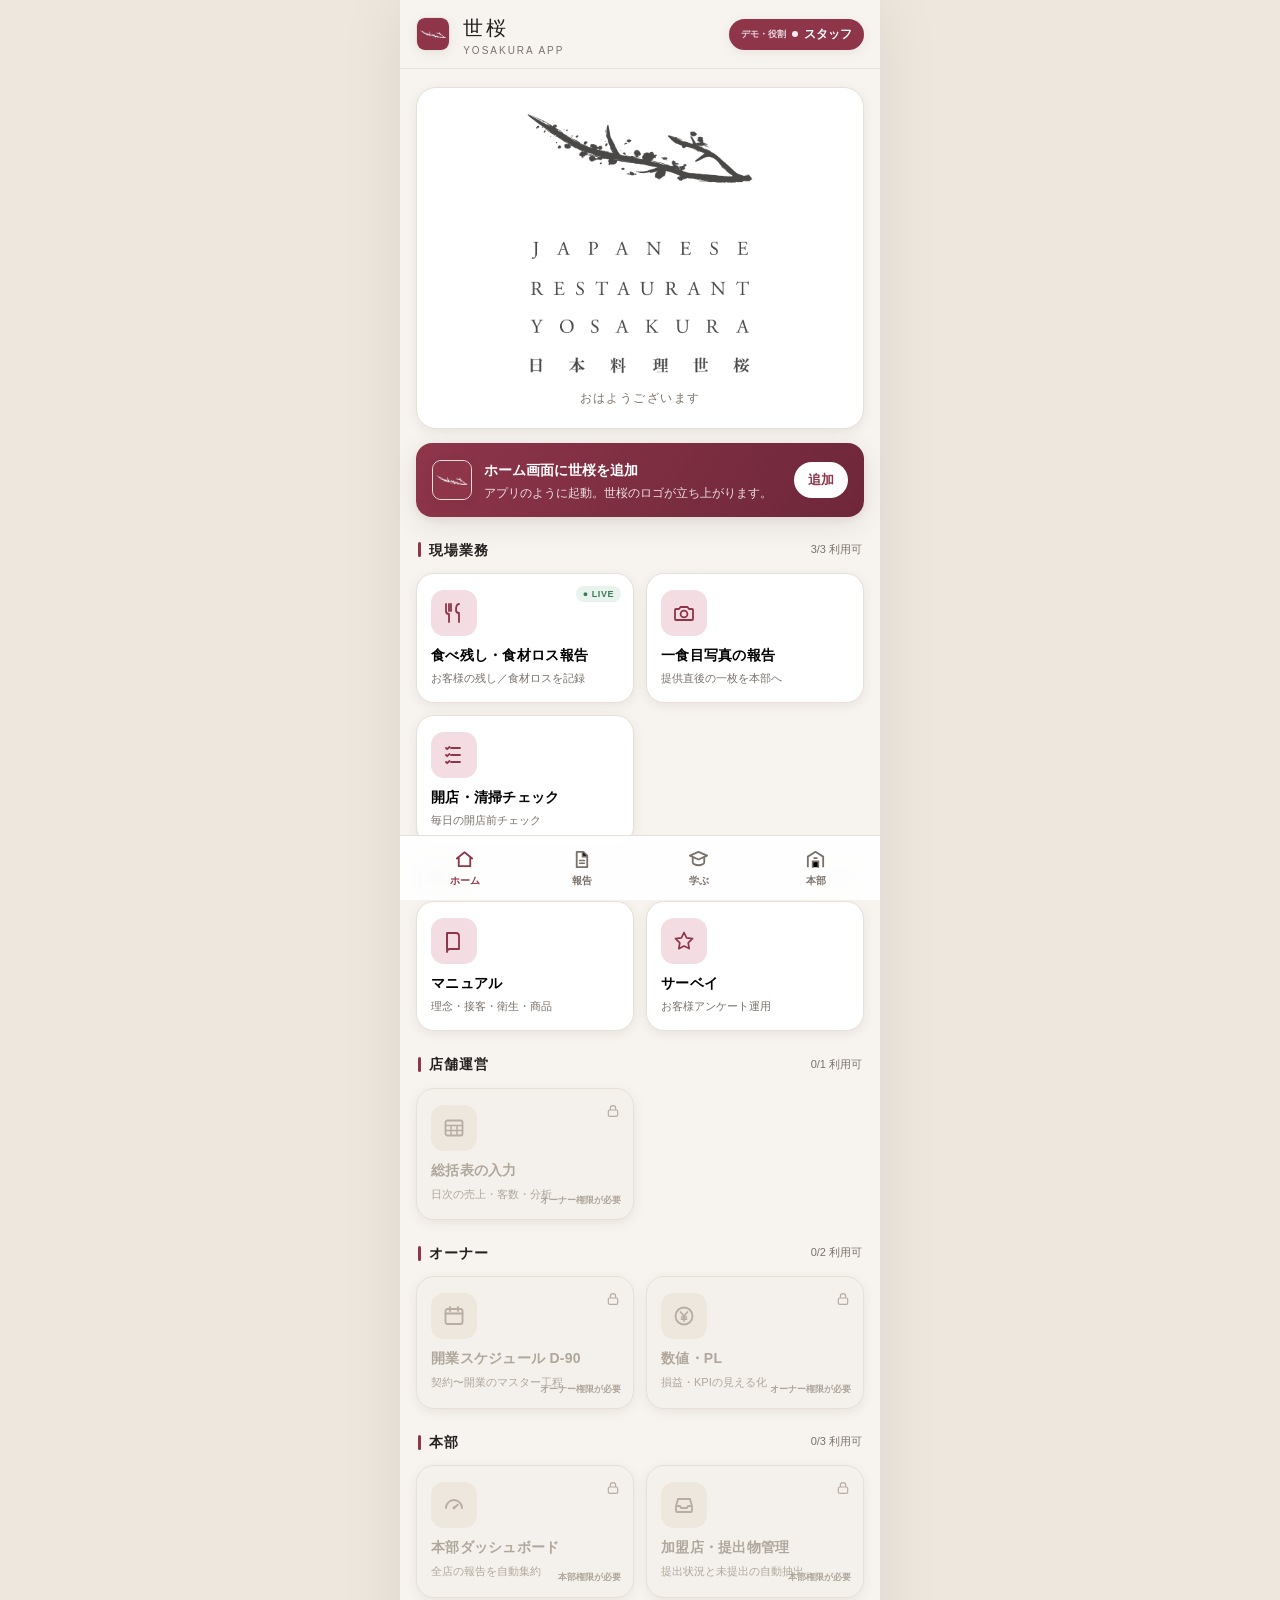
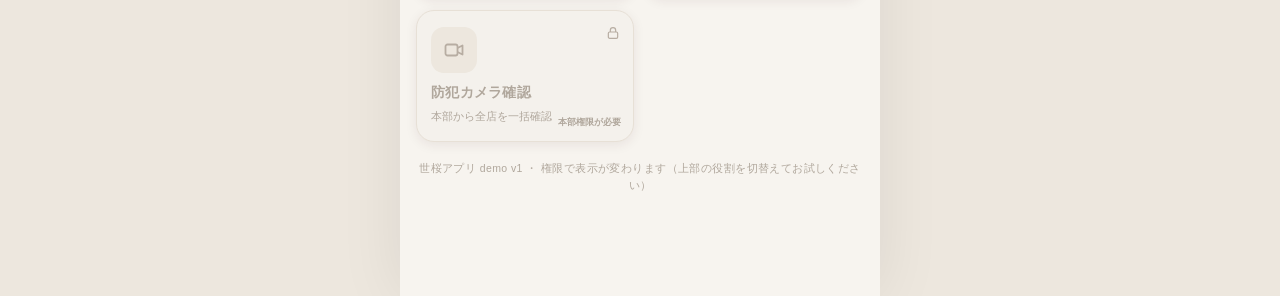
==== index.html @ 6e88fb4d "世桜アプリ デモ v1 公開 - 1つの窓口アプリ内に多数の業務アプリ／権限で出し分け／本部へ自動集約 - 食べ残し・食材ロス報告→本部ダッシュボード連動（実データ） - PWA（ホーム画面追加・世桜" ====
<!DOCTYPE html>
<html lang="ja">
<head>
  <meta charset="utf-8">
  <meta name="viewport" content="width=device-width, initial-scale=1, viewport-fit=cover">
  <title>世桜 -yosakura-</title>
  <meta name="description" content="世桜グループ 店舗・本部の業務をひとつにする公式アプリ（デモ）">
  <meta name="theme-color" content="#8E354A">
  <link rel="manifest" href="manifest.webmanifest">
  <link rel="icon" href="icons/favicon-32.png?v=6" sizes="32x32">
  <link rel="icon" href="icons/icon-192.png?v=6" sizes="192x192">
  <link rel="apple-touch-icon" href="icons/apple-touch-icon.png?v=6">
  <meta name="apple-mobile-web-app-capable" content="yes">
  <meta name="apple-mobile-web-app-status-bar-style" content="black-translucent">
  <meta name="apple-mobile-web-app-title" content="世桜">
  <link rel="stylesheet" href="styles.css">
</head>
<body>
  <div id="splash" class="splash">
    <img src="icons/logo-full.png" alt="日本料理 世桜 -yosakura-" class="splash__logo">
  </div>

  <div id="app" aria-live="polite"></div>

  <div id="toast" class="toast" role="status" aria-live="polite"></div>

  <script src="app.js"></script>
</body>
</html>
---- styles.css ----
/* ===== 世桜アプリ（デモ）スタイル ── 和モダン / 蘇芳ブランド ===== */
:root {
  --suou: #8E354A;        /* 蘇芳（ブランド主色） */
  --suou-d: #6E2739;      /* 濃い蘇芳 */
  --suou-t: #F3DCE2;      /* 桜（淡） */
  --sumi: #23201F;        /* 墨（文字） */
  --gray: #7A716B;        /* 副次文字 */
  --kinari: #F7F4EF;      /* 生成り（背景） */
  --paper: #FFFFFF;       /* 面 */
  --line: #E7E0D6;        /* 罫 */
  --gold: #B8945A;        /* 金差し */
  --moegi: #3C7A5A;       /* 萌葱（肯定） */
  --shadow: 0 8px 28px rgba(60,30,40,.10), 0 2px 8px rgba(60,30,40,.06);
  --shadow-s: 0 3px 12px rgba(60,30,40,.08);
  --serif: "Yu Mincho","YuMincho","Hiragino Mincho ProN",serif;
  --sans: -apple-system, BlinkMacSystemFont, "Yu Gothic","YuGothic","Hiragino Sans","Noto Sans JP","Segoe UI",sans-serif;
  --maxw: 480px;
}

* { box-sizing: border-box; -webkit-tap-highlight-color: transparent; }
html, body { margin: 0; padding: 0; }
body {
  font-family: var(--sans);
  color: var(--sumi);
  background: #EDE7DE;
  line-height: 1.6;
  overscroll-behavior-y: none;
}

/* 中央のデバイス幅に収める（PCでもアプリらしく見せる） */
#app {
  max-width: var(--maxw);
  margin: 0 auto;
  min-height: 100vh;
  background: var(--kinari);
  position: relative;
  box-shadow: 0 0 60px rgba(0,0,0,.08);
  padding-bottom: calc(76px + env(safe-area-inset-bottom));
}

/* ===== スプラッシュ ===== */
.splash {
  position: fixed; inset: 0; z-index: 100;
  display: flex; flex-direction: column; align-items: center; justify-content: center;
  background: #FCFBF9;
  gap: 6px;
  transition: opacity .5s ease, visibility .5s;
}
.splash.hide { opacity: 0; visibility: hidden; }
.splash__logo { width: 62%; max-width: 288px; height: auto; animation: logoIn 1.1s ease both; }
@keyframes logoIn { from { opacity: 0; transform: translateY(10px); } to { opacity: 1; transform: none; } }

/* ===== ヘッダー ===== */
.hdr {
  position: sticky; top: 0; z-index: 20;
  display: flex; align-items: center; gap: 10px;
  padding: calc(12px + env(safe-area-inset-top)) 16px 12px;
  background: rgba(247,244,239,.82);
  backdrop-filter: saturate(180%) blur(14px);
  -webkit-backdrop-filter: saturate(180%) blur(14px);
  border-bottom: 1px solid var(--line);
}
.hdr__logo { width: 34px; height: 34px; border-radius: 9px; box-shadow: var(--shadow-s); border: 1px solid var(--line); }
.hdr__brand { font-family: var(--serif); font-size: 20px; letter-spacing: .16em; padding-left: .16em; }
.hdr__brand small { font-family: var(--sans); font-size: 10px; letter-spacing: .2em; color: var(--gray); display: block; line-height: 1; margin-top: 2px; }
.hdr__spacer { flex: 1; }
.role-chip {
  display: inline-flex; align-items: center; gap: 6px;
  background: var(--suou); color: #fff; border: none;
  font-size: 12px; font-weight: 700; padding: 7px 12px; border-radius: 999px;
  box-shadow: var(--shadow-s); cursor: pointer; font-family: var(--sans);
}
.role-chip .dot { width: 6px; height: 6px; border-radius: 50%; background: #fff; opacity: .9; }
.role-chip .tag { font-size: 9px; opacity: .8; font-weight: 600; }

/* ===== 画面共通 ===== */
.screen { animation: fade .32s ease; padding: 4px 16px 20px; }
@keyframes fade { from { opacity: 0; transform: translateY(8px); } to { opacity: 1; transform: none; } }

.brandhead {
  background: #FFFFFF; border: 1px solid var(--line); border-radius: 20px;
  padding: 26px 20px 20px; margin: 14px 0 4px; text-align: center; box-shadow: var(--shadow-s);
}
.brandhead__logo { width: 64%; max-width: 240px; height: auto; display: block; margin: 0 auto; }
.brandhead__hi { font-size: 12px; color: var(--gray); letter-spacing: .12em; margin-top: 16px; }

.hero { padding: 18px 4px 10px; }
.hero__hi { font-size: 13px; color: var(--gray); }
.hero__title { font-family: var(--serif); font-size: 23px; margin: 2px 0 0; letter-spacing: .04em; }
.hero__title b { color: var(--suou); }

.install-card {
  display: flex; align-items: center; gap: 12px; margin: 14px 0 4px;
  background: linear-gradient(120deg, var(--suou), var(--suou-d)); color: #fff;
  padding: 14px 16px; border-radius: 16px; box-shadow: var(--shadow);
}
.install-card .txt { flex: 1; }
.install-card .txt b { font-size: 14px; }
.install-card .txt span { display: block; font-size: 11.5px; opacity: .85; margin-top: 2px; }
.install-card button {
  background: #fff; color: var(--suou); border: none; font-weight: 800;
  padding: 9px 14px; border-radius: 999px; font-size: 13px; cursor: pointer; white-space: nowrap;
  font-family: var(--sans);
}

/* セクション見出し */
.sec-h { display: flex; align-items: center; gap: 8px; margin: 22px 2px 12px; }
.sec-h .bar { width: 3px; height: 15px; background: var(--suou); border-radius: 2px; }
.sec-h h2 { font-size: 14px; margin: 0; letter-spacing: .08em; }
.sec-h .count { font-size: 11px; color: var(--gray); margin-left: auto; }

/* アプリタイル */
.grid { display: grid; grid-template-columns: 1fr 1fr; gap: 12px; }
.tile {
  position: relative; background: var(--paper); border: 1px solid var(--line);
  border-radius: 18px; padding: 16px 14px; text-align: left; cursor: pointer;
  box-shadow: var(--shadow-s); transition: transform .12s ease, box-shadow .2s ease;
  display: flex; flex-direction: column; gap: 10px; min-height: 116px; font-family: var(--sans);
}
.tile:active { transform: scale(.97); }
.tile .ico {
  width: 46px; height: 46px; border-radius: 13px; display: grid; place-items: center;
  background: var(--suou-t); color: var(--suou);
}
.tile .ico svg { width: 24px; height: 24px; }
.tile .nm { font-size: 14px; font-weight: 700; letter-spacing: .02em; line-height: 1.35; }
.tile .desc { font-size: 11px; color: var(--gray); margin-top: -4px; }
.tile .live { position: absolute; top: 12px; right: 12px; font-size: 9px; font-weight: 800; color: var(--moegi);
  background: #E8F3ED; padding: 3px 7px; border-radius: 999px; letter-spacing: .06em; }

.tile.locked { background: #F4F1EC; cursor: not-allowed; }
.tile.locked .ico { background: #EDE7DE; color: #B7ADA2; }
.tile.locked .nm, .tile.locked .desc { color: #B0A79C; }
.tile.locked .lock { position: absolute; top: 12px; right: 12px; color: #B7ADA2; }
.tile.locked .lock svg { width: 16px; height: 16px; }
.tile .need { position: absolute; bottom: 12px; right: 12px; font-size: 9px; color: #B0A79C; font-weight: 700; }

/* ===== アプリ詳細 ===== */
.appbar { display: flex; align-items: center; gap: 10px; padding: 6px 0 4px; }
.back { background: none; border: none; color: var(--suou); font-size: 15px; font-weight: 700; cursor: pointer;
  display: inline-flex; align-items: center; gap: 4px; padding: 6px 4px; font-family: var(--sans);
  white-space: nowrap; flex-shrink: 0; }
.back svg { width: 18px; height: 18px; flex-shrink: 0; }
.app-head { display: flex; align-items: center; gap: 14px; margin: 6px 0 18px; }
.app-head .ico { width: 54px; height: 54px; border-radius: 15px; background: var(--suou-t); color: var(--suou); display: grid; place-items: center; }
.app-head .ico svg { width: 28px; height: 28px; }
.app-head h1 { font-size: 19px; margin: 0; letter-spacing: .04em; }
.app-head p { font-size: 12px; color: var(--gray); margin: 3px 0 0; }

.card { background: var(--paper); border: 1px solid var(--line); border-radius: 16px; padding: 16px; box-shadow: var(--shadow-s); margin-bottom: 14px; }
.card h3 { font-size: 14px; margin: 0 0 12px; letter-spacing: .04em; }
.muted { color: var(--gray); font-size: 12.5px; }
.mock-note { font-size: 11px; color: var(--gold); font-weight: 700; letter-spacing: .04em; margin: 2px 2px 14px; }

/* フォーム */
label.fld { display: block; margin-bottom: 14px; }
label.fld > span { display: block; font-size: 12px; font-weight: 700; margin-bottom: 6px; color: #4a4340; }
input[type=text], select, textarea {
  width: 100%; font: inherit; font-size: 15px; padding: 12px 13px; border: 1px solid var(--line);
  border-radius: 12px; background: #FCFBF9; color: var(--sumi); font-family: var(--sans);
}
textarea { min-height: 74px; resize: vertical; }
input:focus, select:focus, textarea:focus { outline: none; border-color: var(--suou); box-shadow: 0 0 0 3px rgba(142,53,74,.12); }

.seg { display: flex; gap: 8px; flex-wrap: wrap; }
.seg button {
  flex: 1; min-width: 84px; padding: 11px 8px; border: 1px solid var(--line); background: #FCFBF9;
  border-radius: 12px; font: inherit; font-size: 13px; font-weight: 700; color: var(--gray); cursor: pointer; font-family: var(--sans);
}
.seg button.on { background: var(--suou); color: #fff; border-color: var(--suou); box-shadow: var(--shadow-s); }

.photo-drop { display: flex; align-items: center; gap: 12px; padding: 14px; border: 1.5px dashed var(--line); border-radius: 12px; background: #FCFBF9; cursor: pointer; }
.photo-drop .ph-ico { width: 40px; height: 40px; border-radius: 10px; background: var(--suou-t); color: var(--suou); display: grid; place-items: center; }
.photo-drop .ph-ico svg { width: 22px; height: 22px; }
.photo-drop small { color: var(--gray); font-size: 11.5px; }
.photo-drop img { width: 52px; height: 52px; border-radius: 10px; object-fit: cover; }

.btn-primary {
  width: 100%; padding: 15px; border: none; border-radius: 14px; background: var(--suou); color: #fff;
  font-size: 15.5px; font-weight: 800; letter-spacing: .06em; cursor: pointer; box-shadow: var(--shadow); font-family: var(--sans);
}
.btn-primary:active { transform: scale(.99); }
.hint { font-size: 11px; color: var(--gray); text-align: center; margin-top: 10px; }

/* 報告リスト */
.rep { display: flex; gap: 10px; align-items: flex-start; padding: 12px 2px; border-bottom: 1px solid var(--line); }
.rep:last-child { border-bottom: none; }
.rep .kind { font-size: 10px; font-weight: 800; padding: 4px 8px; border-radius: 999px; white-space: nowrap; }
.rep .kind.a { background: var(--suou-t); color: var(--suou-d); }
.rep .kind.b { background: #EAF0DE; color: #5A6E2E; }
.rep .body { flex: 1; min-width: 0; }
.rep .body .l1 { font-size: 13px; font-weight: 700; }
.rep .body .l2 { font-size: 11.5px; color: var(--gray); }
.rep .amt { font-size: 11px; font-weight: 800; color: var(--suou); white-space: nowrap; }

/* ダッシュボード */
.stat-row { display: grid; grid-template-columns: 1fr 1fr 1fr; gap: 10px; margin-bottom: 14px; }
.stat { background: var(--paper); border: 1px solid var(--line); border-radius: 14px; padding: 14px 10px; text-align: center; box-shadow: var(--shadow-s); }
.stat .n { font-family: var(--serif); font-size: 24px; color: var(--suou); line-height: 1; }
.stat .k { font-size: 10.5px; color: var(--gray); margin-top: 6px; }
.bar-row { margin: 10px 0; }
.bar-row .bl { display: flex; justify-content: space-between; font-size: 12px; margin-bottom: 5px; }
.bar-row .bl b { font-weight: 700; }
.bar-track { height: 9px; background: #EEE7DD; border-radius: 999px; overflow: hidden; }
.bar-fill { height: 100%; background: linear-gradient(90deg, var(--suou), var(--suou-d)); border-radius: 999px; }

/* チェックリスト */
.check { display: flex; align-items: center; gap: 12px; padding: 13px 2px; border-bottom: 1px solid var(--line); cursor: pointer; }
.check:last-child { border: none; }
.check .box { width: 24px; height: 24px; border-radius: 7px; border: 2px solid var(--line); display: grid; place-items: center; flex-shrink: 0; }
.check.done .box { background: var(--moegi); border-color: var(--moegi); }
.check .box svg { width: 15px; height: 15px; color: #fff; opacity: 0; }
.check.done .box svg { opacity: 1; }
.check.done .lbl { color: var(--gray); text-decoration: line-through; }
.check .lbl { font-size: 14px; }

/* マニュアル */
.mrow { display: flex; align-items: center; gap: 12px; padding: 15px 2px; border-bottom: 1px solid var(--line); cursor: pointer; }
.mrow:last-child { border: none; }
.mrow .mi { width: 38px; height: 38px; border-radius: 10px; background: var(--suou-t); color: var(--suou); display: grid; place-items: center; flex-shrink: 0; }
.mrow .mi svg { width: 20px; height: 20px; }
.mrow .mt { flex: 1; }
.mrow .mt b { font-size: 14px; }
.mrow .mt span { display: block; font-size: 11px; color: var(--gray); }
.mrow .chev { color: #C9BEB2; display: inline-flex; }
.mrow .chev svg { width: 18px; height: 18px; }

/* タイムライン */
.tl { position: relative; padding-left: 22px; }
.tl::before { content: ""; position: absolute; left: 6px; top: 4px; bottom: 4px; width: 2px; background: var(--line); }
.tl .ev { position: relative; padding: 6px 0 16px; }
.tl .ev::before { content: ""; position: absolute; left: -19px; top: 9px; width: 10px; height: 10px; border-radius: 50%; background: var(--suou); box-shadow: 0 0 0 3px var(--kinari); }
.tl .ev .d { font-size: 11px; font-weight: 800; color: var(--suou); }
.tl .ev .t { font-size: 13px; }

/* ===== ボトムナビ ===== */
.tabbar {
  position: fixed; left: 50%; transform: translateX(-50%); bottom: 0; z-index: 30;
  width: 100%; max-width: var(--maxw);
  display: flex; justify-content: space-around;
  background: rgba(255,255,255,.9); backdrop-filter: blur(14px); -webkit-backdrop-filter: blur(14px);
  border-top: 1px solid var(--line);
  padding: 8px 6px calc(8px + env(safe-area-inset-bottom));
}
.tabbar button {
  flex: 1; background: none; border: none; cursor: pointer; color: var(--gray);
  display: flex; flex-direction: column; align-items: center; gap: 3px; font-family: var(--sans);
  font-size: 10px; font-weight: 700; padding: 4px 0;
}
.tabbar button svg { width: 23px; height: 23px; }
.tabbar button.on { color: var(--suou); }

/* ===== 役割切替シート ===== */
.sheet-mask { position: fixed; inset: 0; z-index: 40; background: rgba(30,20,25,.42); display: flex; align-items: flex-end; justify-content: center; animation: fade .2s; }
.sheet { width: 100%; max-width: var(--maxw); background: var(--kinari); border-radius: 22px 22px 0 0; padding: 8px 16px calc(22px + env(safe-area-inset-bottom)); animation: up .28s cubic-bezier(.2,.8,.2,1); }
@keyframes up { from { transform: translateY(100%); } to { transform: none; } }
.sheet .grip { width: 40px; height: 4px; background: var(--line); border-radius: 999px; margin: 8px auto 14px; }
.sheet h3 { font-size: 15px; margin: 0 0 4px; }
.sheet .sub { font-size: 11.5px; color: var(--gray); margin-bottom: 14px; }
.sheet .demo-tag { display: inline-block; font-size: 10px; font-weight: 800; color: var(--gold); border: 1px solid var(--gold); border-radius: 6px; padding: 2px 6px; margin-left: 6px; letter-spacing: .06em; }
.role-opt { display: flex; align-items: center; gap: 12px; width: 100%; text-align: left; background: var(--paper); border: 1.5px solid var(--line); border-radius: 14px; padding: 14px; margin-bottom: 10px; cursor: pointer; font-family: var(--sans); }
.role-opt.on { border-color: var(--suou); box-shadow: 0 0 0 3px rgba(142,53,74,.1); }
.role-opt .rr { width: 40px; height: 40px; border-radius: 11px; background: var(--suou); color: #fff; display: grid; place-items: center; font-weight: 800; font-family: var(--serif); }
.role-opt .ri b { font-size: 14px; }
.role-opt .ri span { display: block; font-size: 11px; color: var(--gray); }
.role-opt .rc { margin-left: auto; color: var(--suou); display: inline-flex; }
.role-opt .rc svg { width: 20px; height: 20px; }

/* トースト */
.toast {
  position: fixed; left: 50%; bottom: calc(92px + env(safe-area-inset-bottom)); transform: translate(-50%, 20px);
  background: var(--sumi); color: #fff; font-size: 13px; font-weight: 600; padding: 12px 18px; border-radius: 12px;
  box-shadow: var(--shadow); opacity: 0; pointer-events: none; transition: all .3s; z-index: 60; max-width: 88%; text-align: center;
}
.toast.show { opacity: 1; transform: translate(-50%, 0); }

.footer-note { text-align: center; font-size: 10.5px; color: #B0A79C; padding: 18px 0 6px; letter-spacing: .04em; }
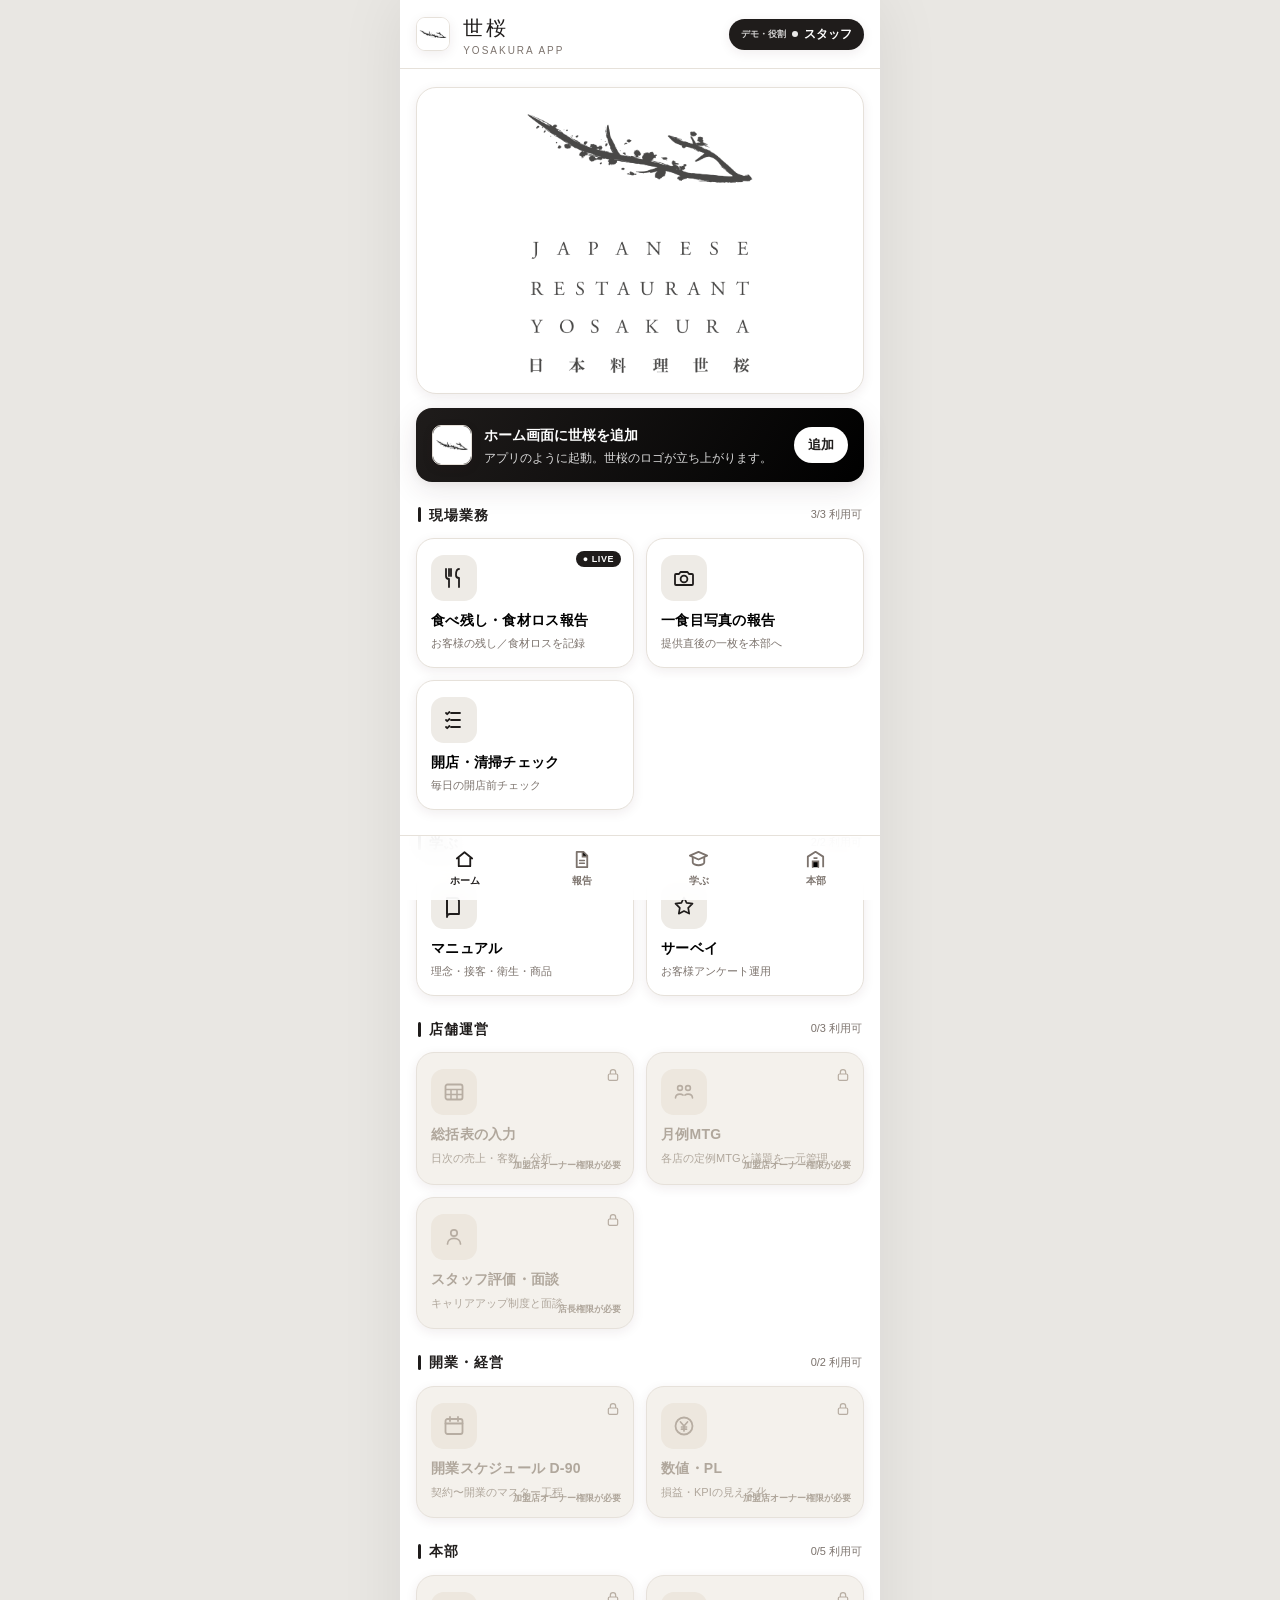
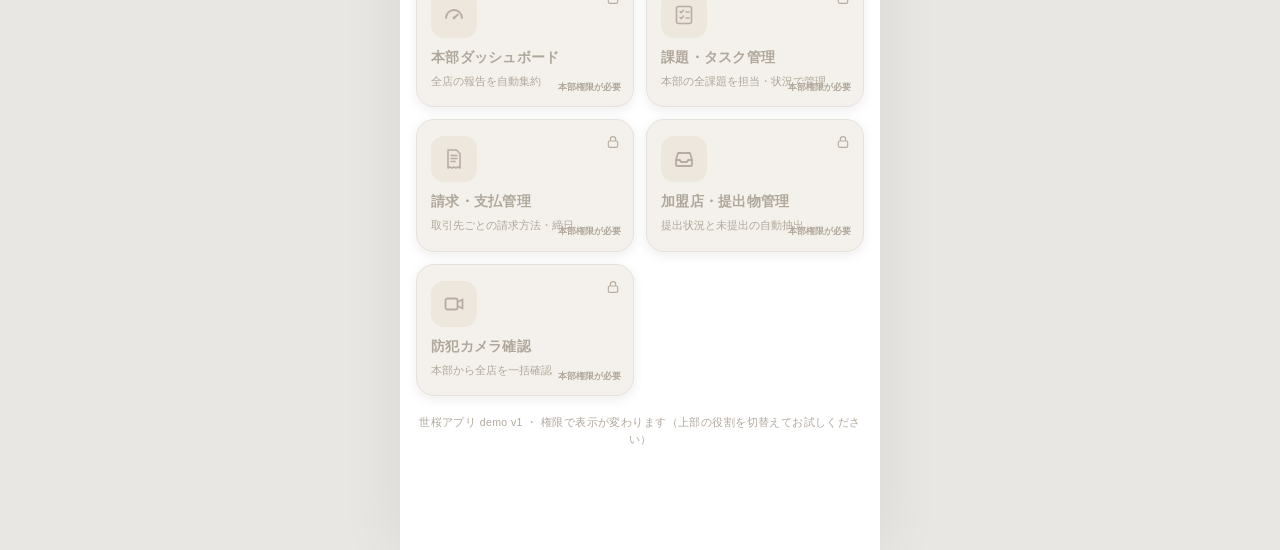
==== commit 169c7269: "配色を墨×白（モノクロ）に刷新／実在7店舗・一元管理モジュール追加 - 配色を蘇芳→墨(黒)×白に統一、アイコンも黒枝×白地に - 起動時の「こんにちは」を削除 - 実在7店舗名を全面反映（鰻:富士山" ====
--- a/index.html
+++ b/index.html
@@ -5,11 +5,11 @@
   <meta name="viewport" content="width=device-width, initial-scale=1, viewport-fit=cover">
   <title>世桜 -yosakura-</title>
   <meta name="description" content="世桜グループ 店舗・本部の業務をひとつにする公式アプリ（デモ）">
-  <meta name="theme-color" content="#8E354A">
+  <meta name="theme-color" content="#FFFFFF">
   <link rel="manifest" href="manifest.webmanifest">
-  <link rel="icon" href="icons/favicon-32.png?v=6" sizes="32x32">
-  <link rel="icon" href="icons/icon-192.png?v=6" sizes="192x192">
-  <link rel="apple-touch-icon" href="icons/apple-touch-icon.png?v=6">
+  <link rel="icon" href="icons/favicon-32.png?v=7" sizes="32x32">
+  <link rel="icon" href="icons/icon-192.png?v=7" sizes="192x192">
+  <link rel="apple-touch-icon" href="icons/apple-touch-icon.png?v=7">
   <meta name="apple-mobile-web-app-capable" content="yes">
   <meta name="apple-mobile-web-app-status-bar-style" content="black-translucent">
   <meta name="apple-mobile-web-app-title" content="世桜">
--- a/styles.css
+++ b/styles.css
@@ -1,15 +1,15 @@
 /* ===== 世桜アプリ（デモ）スタイル ── 和モダン / 蘇芳ブランド ===== */
 :root {
-  --suou: #8E354A;        /* 蘇芳（ブランド主色） */
-  --suou-d: #6E2739;      /* 濃い蘇芳 */
-  --suou-t: #F3DCE2;      /* 桜（淡） */
-  --sumi: #23201F;        /* 墨（文字） */
-  --gray: #7A716B;        /* 副次文字 */
-  --kinari: #F7F4EF;      /* 生成り（背景） */
+  --suou: #1F1C1B;        /* 主アクセント＝墨（黒） */
+  --suou-d: #000000;      /* 濃い墨 */
+  --suou-t: #EEEBE6;      /* 淡いグレー（アイコン地・タグ） */
+  --sumi: #201D1C;        /* 墨（文字） */
+  --gray: #7C736D;        /* 副次文字 */
+  --kinari: #FFFFFF;      /* アプリ背景＝白 */
   --paper: #FFFFFF;       /* 面 */
-  --line: #E7E0D6;        /* 罫 */
-  --gold: #B8945A;        /* 金差し */
-  --moegi: #3C7A5A;       /* 萌葱（肯定） */
+  --line: #E6E1DA;        /* 罫 */
+  --gold: #8F8170;        /* 差し色（グレージュ） */
+  --moegi: #1F1C1B;       /* 機能アクセントも墨に統一（モノクロ） */
   --shadow: 0 8px 28px rgba(60,30,40,.10), 0 2px 8px rgba(60,30,40,.06);
   --shadow-s: 0 3px 12px rgba(60,30,40,.08);
   --serif: "Yu Mincho","YuMincho","Hiragino Mincho ProN",serif;
@@ -22,7 +22,7 @@
 body {
   font-family: var(--sans);
   color: var(--sumi);
-  background: #EDE7DE;
+  background: #E9E7E3;
   line-height: 1.6;
   overscroll-behavior-y: none;
 }
@@ -55,7 +55,7 @@
   position: sticky; top: 0; z-index: 20;
   display: flex; align-items: center; gap: 10px;
   padding: calc(12px + env(safe-area-inset-top)) 16px 12px;
-  background: rgba(247,244,239,.82);
+  background: rgba(255,255,255,.85);
   backdrop-filter: saturate(180%) blur(14px);
   -webkit-backdrop-filter: saturate(180%) blur(14px);
   border-bottom: 1px solid var(--line);
@@ -125,8 +125,8 @@
 .tile .ico svg { width: 24px; height: 24px; }
 .tile .nm { font-size: 14px; font-weight: 700; letter-spacing: .02em; line-height: 1.35; }
 .tile .desc { font-size: 11px; color: var(--gray); margin-top: -4px; }
-.tile .live { position: absolute; top: 12px; right: 12px; font-size: 9px; font-weight: 800; color: var(--moegi);
-  background: #E8F3ED; padding: 3px 7px; border-radius: 999px; letter-spacing: .06em; }
+.tile .live { position: absolute; top: 12px; right: 12px; font-size: 9px; font-weight: 800; color: #FFFFFF;
+  background: #1F1C1B; padding: 3px 7px; border-radius: 999px; letter-spacing: .06em; }
 
 .tile.locked { background: #F4F1EC; cursor: not-allowed; }
 .tile.locked .ico { background: #EDE7DE; color: #B7ADA2; }
@@ -187,7 +187,7 @@
 .rep:last-child { border-bottom: none; }
 .rep .kind { font-size: 10px; font-weight: 800; padding: 4px 8px; border-radius: 999px; white-space: nowrap; }
 .rep .kind.a { background: var(--suou-t); color: var(--suou-d); }
-.rep .kind.b { background: #EAF0DE; color: #5A6E2E; }
+.rep .kind.b { background: #FFFFFF; color: #2A2624; box-shadow: inset 0 0 0 1px #D8D2C8; }
 .rep .body { flex: 1; min-width: 0; }
 .rep .body .l1 { font-size: 13px; font-weight: 700; }
 .rep .body .l2 { font-size: 11.5px; color: var(--gray); }
@@ -232,6 +232,19 @@
 .tl .ev::before { content: ""; position: absolute; left: -19px; top: 9px; width: 10px; height: 10px; border-radius: 50%; background: var(--suou); box-shadow: 0 0 0 3px var(--kinari); }
 .tl .ev .d { font-size: 11px; font-weight: 800; color: var(--suou); }
 .tl .ev .t { font-size: 13px; }
+
+/* ===== 一元管理モジュール（MTG/課題/請求/評価）===== */
+.mtg-h { display: flex; justify-content: space-between; align-items: baseline; gap: 8px; margin-bottom: 10px; }
+.mtg-h h3 { margin: 0; }
+.mtg-h .muted { white-space: nowrap; font-size: 12px; }
+.chips { display: flex; flex-wrap: wrap; gap: 6px; }
+.chip { font-size: 11.5px; background: var(--suou-t); color: #3a3532; padding: 5px 10px; border-radius: 999px; }
+.rankb { font-family: var(--serif); font-weight: 800; font-size: 15px; width: 32px; height: 32px; border-radius: 9px;
+  background: var(--suou); color: #fff; display: grid; place-items: center; flex-shrink: 0; }
+.stag { font-size: 10px; font-weight: 800; padding: 4px 9px; border-radius: 999px; white-space: nowrap; align-self: flex-start; }
+.stag.st-doing { background: #1F1C1B; color: #fff; }
+.stag.st-new { background: #FFFFFF; color: #1F1C1B; box-shadow: inset 0 0 0 1px #1F1C1B; }
+.stag.st-done { background: #EEEBE6; color: #8A817A; }
 
 /* ===== ボトムナビ ===== */
 .tabbar {
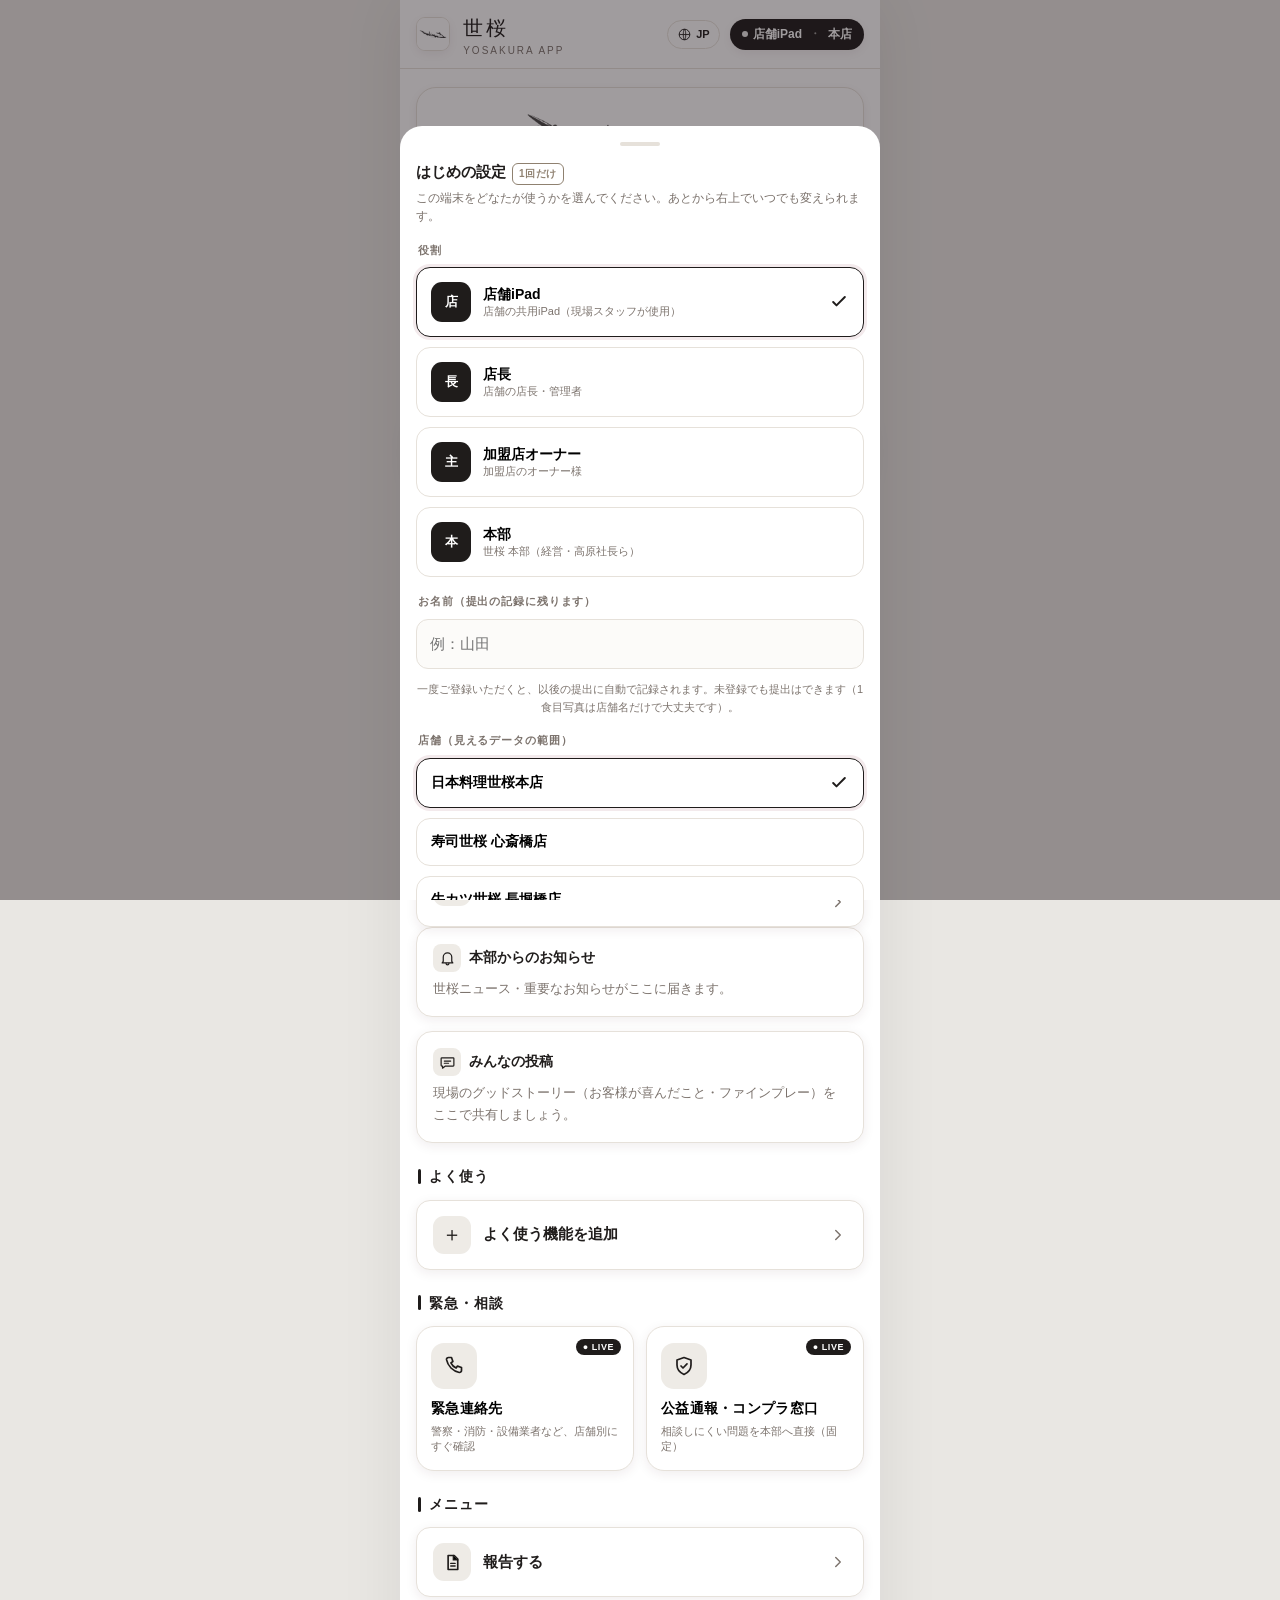
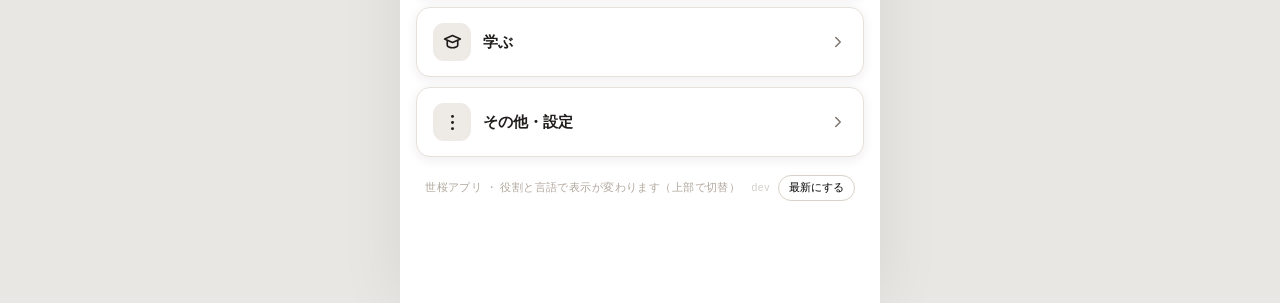
==== commit 1c999cfc: "ロゴ・アイコンをアプリの中へ埋め込む（画像を消しても画面が壊れないように） 2026-08-13 神田さんのご要望。作業フォルダはOneDriveにあり、画像は定期的に 削除する運用にしている。アプリ" ====
--- a/index.html
+++ b/index.html
@@ -7,7 +7,7 @@
   <meta name="description" content="世桜グループ 店舗・本部の業務をひとつにする公式アプリ（デモ）">
   <meta name="theme-color" content="#FFFFFF">
   <link rel="manifest" href="manifest.webmanifest">
-  <link rel="icon" href="icons/favicon-32.png?v=7" sizes="32x32">
+  <link rel="icon" href="[data-uri]" sizes="32x32">
   <link rel="icon" href="icons/icon-192.png?v=7" sizes="192x192">
   <link rel="apple-touch-icon" href="icons/apple-touch-icon.png?v=7">
   <meta name="apple-mobile-web-app-capable" content="yes">
@@ -17,7 +17,7 @@
 </head>
 <body>
   <div id="splash" class="splash">
-    <img src="icons/logo-full.png" alt="日本料理 世桜 -yosakura-" class="splash__logo">
+    <img src="[data-uri]" alt="日本料理 世桜 -yosakura-" class="splash__logo">
   </div>
 
   <div id="app" aria-live="polite"></div>
--- a/styles.css
+++ b/styles.css
@@ -65,13 +65,20 @@
 .hdr__brand small { font-family: var(--sans); font-size: 10px; letter-spacing: .2em; color: var(--gray); display: block; line-height: 1; margin-top: 2px; }
 .hdr__spacer { flex: 1; }
 .role-chip {
-  display: inline-flex; align-items: center; gap: 6px;
+  display: inline-flex; align-items: center; gap: 5px; flex-shrink: 0;
   background: var(--suou); color: #fff; border: none;
   font-size: 12px; font-weight: 700; padding: 7px 12px; border-radius: 999px;
   box-shadow: var(--shadow-s); cursor: pointer; font-family: var(--sans);
-}
+  white-space: nowrap; max-width: 58vw;
+}
+.role-chip .rc-role { flex-shrink: 0; }
+.role-chip .rc-store { overflow: hidden; text-overflow: ellipsis; min-width: 0; }
 .role-chip .dot { width: 6px; height: 6px; border-radius: 50%; background: #fff; opacity: .9; }
 .role-chip .tag { font-size: 9px; opacity: .8; font-weight: 600; }
+.lang-chip { display: inline-flex; align-items: center; gap: 4px; background: none; border: 1px solid var(--line);
+  color: var(--sumi); font-size: 11px; font-weight: 800; padding: 6px 9px; border-radius: 999px; cursor: pointer;
+  font-family: var(--sans); }
+.lang-chip svg { width: 15px; height: 15px; }
 
 /* ===== 画面共通 ===== */
 .screen { animation: fade .32s ease; padding: 4px 16px 20px; }
@@ -90,10 +97,24 @@
 .hero__title b { color: var(--suou); }
 
 .install-card {
+  position: relative;
   display: flex; align-items: center; gap: 12px; margin: 14px 0 4px;
   background: linear-gradient(120deg, var(--suou), var(--suou-d)); color: #fff;
   padding: 14px 16px; border-radius: 16px; box-shadow: var(--shadow);
 }
+.install-x { position: absolute; top: 6px; right: 8px; width: 22px; height: 22px; border: none; background: none;
+  color: #fff; opacity: .7; font-size: 17px; line-height: 1; cursor: pointer; padding: 0; }
+.install-x:active { opacity: 1; }
+/* インストール手順シート */
+.inst-list { margin: 4px 0 2px; }
+.inst-step { display: flex; gap: 12px; align-items: flex-start; padding: 12px 2px; border-bottom: 1px solid var(--line); }
+.inst-step:last-child { border-bottom: none; }
+.inst-no { width: 24px; height: 24px; border-radius: 50%; background: var(--suou); color: #fff; font-weight: 800;
+  font-size: 12px; display: grid; place-items: center; flex-shrink: 0; }
+.inst-tx { font-size: 14px; line-height: 1.55; }
+.inst-ic { display: inline-flex; vertical-align: middle; color: var(--suou); }
+.inst-ic svg { width: 19px; height: 19px; }
+.inst-note { font-size: 11.5px; color: var(--gray); margin: 8px 2px 14px; }
 .install-card .txt { flex: 1; }
 .install-card .txt b { font-size: 14px; }
 .install-card .txt span { display: block; font-size: 11.5px; opacity: .85; margin-top: 2px; }
@@ -155,10 +176,17 @@
 /* フォーム */
 label.fld { display: block; margin-bottom: 14px; }
 label.fld > span { display: block; font-size: 12px; font-weight: 700; margin-bottom: 6px; color: #4a4340; }
-input[type=text], select, textarea {
+input[type=text], input[type=date], select, textarea {
   width: 100%; font: inherit; font-size: 15px; padding: 12px 13px; border: 1px solid var(--line);
   border-radius: 12px; background: #FCFBF9; color: var(--sumi); font-family: var(--sans);
 }
+/* iOSのdate入力は固有の最小幅を持ち列からはみ出るため、ネイティブ装飾を外して列内に収める */
+input[type=date] { -webkit-appearance: none; appearance: none; min-width: 0; text-align: left; }
+/* 総括表など多項目フォームの2カラム配置 */
+.sk-grid { display: grid; grid-template-columns: 1fr 1fr; gap: 0 12px; }
+.sk-grid { min-width: 0; }
+.sk-grid .fld { min-width: 0; }
+.sk-grid .fld input, .sk-grid .fld select { min-width: 0; }
 textarea { min-height: 74px; resize: vertical; }
 input:focus, select:focus, textarea:focus { outline: none; border-color: var(--suou); box-shadow: 0 0 0 3px rgba(142,53,74,.12); }
 
@@ -174,6 +202,11 @@
 .photo-drop .ph-ico svg { width: 22px; height: 22px; }
 .photo-drop small { color: var(--gray); font-size: 11.5px; }
 .photo-drop img { width: 52px; height: 52px; border-radius: 10px; object-fit: cover; }
+.photo-thumbs { display: flex; flex-wrap: wrap; gap: 10px; margin-top: 10px; }
+.pt { position: relative; width: 64px; height: 64px; }
+.pt img { width: 64px; height: 64px; border-radius: 11px; object-fit: cover; display: block; border: 1px solid var(--line); }
+.pt-x { position: absolute; top: -7px; right: -7px; width: 21px; height: 21px; border-radius: 50%; border: 2px solid var(--paper);
+  background: var(--sumi); color: #fff; font-size: 12px; line-height: 1; cursor: pointer; padding: 0; box-shadow: var(--shadow-s); }
 
 .btn-primary {
   width: 100%; padding: 15px; border: none; border-radius: 14px; background: var(--suou); color: #fff;
@@ -192,6 +225,11 @@
 .rep .body .l1 { font-size: 13px; font-weight: 700; }
 .rep .body .l2 { font-size: 11.5px; color: var(--gray); }
 .rep .amt { font-size: 11px; font-weight: 800; color: var(--suou); white-space: nowrap; }
+.rep-photos { display: flex; gap: 6px; flex-wrap: wrap; margin-top: 7px; }
+.rep-photo { width: 48px; height: 48px; border-radius: 8px; object-fit: cover; border: 1px solid var(--line); cursor: pointer; }
+.lightbox { position: fixed; inset: 0; z-index: 70; background: rgba(20,15,18,.86); display: flex; align-items: center;
+  justify-content: center; padding: 24px; animation: fade .2s; }
+.lightbox img { max-width: 100%; max-height: 100%; border-radius: 12px; box-shadow: 0 12px 40px rgba(0,0,0,.4); }
 
 /* ダッシュボード */
 .stat-row { display: grid; grid-template-columns: 1fr 1fr 1fr; gap: 10px; margin-bottom: 14px; }
@@ -239,6 +277,10 @@
 .mtg-h .muted { white-space: nowrap; font-size: 12px; }
 .chips { display: flex; flex-wrap: wrap; gap: 6px; }
 .chip { font-size: 11.5px; background: var(--suou-t); color: #3a3532; padding: 5px 10px; border-radius: 999px; }
+/* サーベイ改善点など：複数選択できるチップ */
+.seg-multi { display: flex; flex-wrap: wrap; gap: 6px; margin-top: 2px; }
+.seg-multi .chip { cursor: pointer; border: 1px solid var(--line); font: inherit; font-size: 12px; padding: 6px 12px; }
+.seg-multi .chip.on { background: var(--sumi); color: #fff; border-color: var(--sumi); }
 .rankb { font-family: var(--serif); font-weight: 800; font-size: 15px; width: 32px; height: 32px; border-radius: 9px;
   background: var(--suou); color: #fff; display: grid; place-items: center; flex-shrink: 0; }
 .stag { font-size: 10px; font-weight: 800; padding: 4px 9px; border-radius: 999px; white-space: nowrap; align-self: flex-start; }
@@ -265,7 +307,10 @@
 
 /* ===== 役割切替シート ===== */
 .sheet-mask { position: fixed; inset: 0; z-index: 40; background: rgba(30,20,25,.42); display: flex; align-items: flex-end; justify-content: center; animation: fade .2s; }
-.sheet { width: 100%; max-width: var(--maxw); background: var(--kinari); border-radius: 22px 22px 0 0; padding: 8px 16px calc(22px + env(safe-area-inset-bottom)); animation: up .28s cubic-bezier(.2,.8,.2,1); }
+.sheet { width: 100%; max-width: var(--maxw); background: var(--kinari); border-radius: 22px 22px 0 0; padding: 8px 16px calc(22px + env(safe-area-inset-bottom)); animation: up .28s cubic-bezier(.2,.8,.2,1); max-height: 86vh; overflow-y: auto; }
+.idlabel { font-size: 11px; font-weight: 800; color: var(--gray); letter-spacing: .08em; margin: 16px 2px 8px; }
+.role-chip .sep { opacity: .55; margin: 0 3px; font-size: 10px; }
+.store-opt .ri b { font-weight: 700; }
 @keyframes up { from { transform: translateY(100%); } to { transform: none; } }
 .sheet .grip { width: 40px; height: 4px; background: var(--line); border-radius: 999px; margin: 8px auto 14px; }
 .sheet h3 { font-size: 15px; margin: 0 0 4px; }
@@ -288,3 +333,140 @@
 .toast.show { opacity: 1; transform: translate(-50%, 0); }
 
 .footer-note { text-align: center; font-size: 10.5px; color: #B0A79C; padding: 18px 0 6px; letter-spacing: .04em; }
+
+/* 使い方ガイド（チュートリアル） */
+.tour-mask { position: fixed; inset: 0; z-index: 80; background: rgba(20,15,18,.5); display: flex; align-items: flex-end; justify-content: center; animation: fade .2s; }
+.tour { position: relative; width: 100%; max-width: var(--maxw); background: #fff; border-radius: 22px 22px 0 0; padding: 26px 22px calc(24px + env(safe-area-inset-bottom)); text-align: center; animation: up .3s cubic-bezier(.2,.8,.2,1); }
+.tour__x { position: absolute; top: 12px; right: 14px; width: 26px; height: 26px; border: none; background: none; color: var(--gray); font-size: 20px; line-height: 1; cursor: pointer; }
+.tour__ic { width: 78px; height: 78px; border-radius: 20px; background: var(--suou-t); color: var(--suou); display: grid; place-items: center; margin: 8px auto 18px; }
+.tour__ic svg { width: 40px; height: 40px; }
+.tour__t { font-family: var(--serif); font-size: 20px; margin: 0 0 10px; letter-spacing: .03em; }
+.tour__b { font-size: 13.5px; color: var(--gray); line-height: 1.75; margin: 0 auto 20px; max-width: 21em; }
+.tour__dots { display: flex; gap: 6px; justify-content: center; margin-bottom: 18px; }
+.tour__dot { width: 7px; height: 7px; border-radius: 50%; background: var(--line); transition: all .2s; }
+.tour__dot.on { background: var(--suou); width: 20px; border-radius: 4px; }
+.tour__row { display: flex; align-items: center; gap: 8px; }
+.tour__skip { flex: 0 0 auto; background: none; border: none; color: var(--gray); font-weight: 700; font-size: 13px; padding: 14px 10px; cursor: pointer; font-family: var(--sans); }
+.tour__next { flex: 1; }
+
+/* 公益通報：匿名チェックのインライン表示 */
+.check-inline { display: flex; align-items: center; gap: 8px; font-size: 13px; color: var(--sumi); margin-top: 10px; cursor: pointer; }
+.check-inline input { width: 17px; height: 17px; accent-color: var(--suou); }
+
+/* ホーム：本部からのお知らせカード */
+.news-card { display: block; }
+.news-h { display: flex; align-items: center; gap: 8px; margin-bottom: 6px; }
+.news-h .news-ic { width: 28px; height: 28px; border-radius: 8px; background: var(--suou-t); color: var(--suou); display: grid; place-items: center; flex: 0 0 auto; }
+.news-h .news-ic svg { width: 17px; height: 17px; }
+.news-h b { font-size: 14px; color: var(--sumi); }
+.news-body { font-size: 13px; color: var(--gray); line-height: 1.7; margin: 0; }
+
+/* ホーム：各メニューへの導線（ワンクリック） */
+.homelinks { display: flex; flex-direction: column; gap: 10px; }
+.homelink { display: flex; align-items: center; gap: 12px; width: 100%; padding: 15px 16px;
+  background: var(--paper); border: 1px solid var(--line); border-radius: 14px; box-shadow: var(--shadow-s);
+  cursor: pointer; font-family: var(--sans); text-align: left; transition: transform .12s ease, box-shadow .2s ease; }
+.homelink:active { transform: scale(.99); }
+.homelink .hl-ic { width: 38px; height: 38px; border-radius: 11px; background: var(--suou-t); color: var(--suou); display: grid; place-items: center; flex: 0 0 auto; }
+.homelink .hl-ic svg { width: 21px; height: 21px; }
+.homelink .hl-t { flex: 1; font-size: 15px; font-weight: 700; color: var(--sumi); }
+.homelink .hl-c { color: var(--gray); display: grid; place-items: center; }
+.homelink .hl-c svg { width: 18px; height: 18px; }
+
+/* ホーム：お知らせカード（タップで一覧へ） */
+.news-card--btn { display: block; width: 100%; text-align: left; cursor: pointer; font-family: var(--sans); transition: transform .12s ease, box-shadow .2s ease; }
+.news-card--btn:active { transform: scale(.995); }
+.news-card--imp { border-color: #d8b4b4; box-shadow: 0 3px 14px rgba(150,40,40,.12); }
+.news-card--imp .news-ic { background: #f4e2e2; color: #a23b3b; }
+.news-h .news-ago { margin-left: auto; font-size: 11px; color: var(--gray); font-weight: 600; }
+.news-title { font-size: 14px; font-weight: 700; color: var(--sumi); margin: 2px 0 4px; }
+.news-more { display: inline-flex; align-items: center; gap: 2px; font-size: 12px; font-weight: 700; color: var(--suou); margin-top: 6px; }
+.news-more svg { width: 15px; height: 15px; }
+.news-item .news-text { font-size: 13px; color: var(--sumi); line-height: 1.7; margin: 3px 0; white-space: pre-wrap; }
+
+/* オープン・クローズチェック：店舗独自項目の追加・削除 */
+.check { position: relative; }
+.ck-del { position: absolute; right: 6px; top: 50%; transform: translateY(-50%); width: 24px; height: 24px; border-radius: 50%;
+  border: none; background: var(--suou-t); color: var(--sumi); font-size: 15px; line-height: 1; cursor: pointer; }
+.ck-add { display: flex; gap: 8px; padding: 8px 4px 6px; }
+.ck-add input { flex: 1; padding: 10px 12px; border: 1px solid var(--line); border-radius: 10px; font-family: var(--sans); font-size: 14px; }
+.ck-add .mini { flex: 0 0 auto; }
+
+/* お知らせ：画像・動画 */
+.news-thumb { display: block; width: 100%; max-height: 160px; object-fit: cover; border-radius: 12px; margin: 8px 0 2px; }
+.news-video { display: inline-block; margin: 6px 0 2px; font-size: 13px; font-weight: 700; color: var(--suou); text-decoration: none; }
+.news-item .rep-photos { margin: 4px 0; }
+
+/* サーベイ集計：低評価バー */
+.bar-fill.bar-low { background: #c96a6a; }
+
+/* ============ 総括表のビジュアル（墨1色：色は増やさず「長さ」で比較する） ============ */
+/* 期間・指標の切替チップ */
+.seg-chips { display: flex; gap: 6px; flex-wrap: wrap; margin: 0 0 12px; }
+.chip { border: 1px solid var(--line); background: #FCFBF9; color: var(--gray); font-size: 11.5px; font-weight: 700;
+  padding: 7px 12px; border-radius: 999px; cursor: pointer; font-family: var(--sans); line-height: 1.2; }
+.chip.on { background: var(--suou); border-color: var(--suou); color: #fff; }
+.chip.off { opacity: .35; cursor: default; }
+
+/* 日別カラムチャート */
+.chartbox { margin: 8px 0 2px; }
+.charthead { display: flex; justify-content: space-between; align-items: baseline; gap: 8px; margin-bottom: 8px; }
+.charthead .ct { font-size: 11px; font-weight: 800; color: var(--gray); letter-spacing: .08em; }
+.charthead b { font-size: 11.5px; font-weight: 800; color: var(--suou); white-space: nowrap; }
+.colchart { position: relative; display: flex; align-items: flex-end; gap: 2px; height: 118px; padding-top: 8px; }
+.colchart .col { flex: 1 1 0; min-width: 0; height: 100%; display: flex; align-items: flex-end;
+  background: none; border: 0; padding: 0; cursor: pointer; -webkit-tap-highlight-color: transparent; }
+.colchart .cb { width: 100%; height: var(--h, 0%); min-height: 3px; background: var(--suou);
+  border-radius: 4px 4px 2px 2px; transition: height .25s ease; }
+.colchart .col.none .cb { height: 3px; background: #EDE8E0; border-radius: 2px; }
+.colchart .col.top .cb { background: var(--gold); }
+.colchart .col:active .cb { opacity: .55; }
+.avgline { position: absolute; left: 0; right: 0; border-top: 1px dashed #CFC7BB; pointer-events: none; }
+.avgline span { position: absolute; right: 0; top: -13px; font-size: 9.5px; color: var(--gray); background: var(--paper); padding: 0 3px; }
+.colaxis { display: flex; justify-content: space-between; font-size: 9.5px; color: var(--gray); margin-top: 6px; }
+
+/* 店舗比較の行（タップで個店カルテ） */
+.spark { color: var(--suou); opacity: .8; flex: none; }
+.cmp { display: block; width: 100%; text-align: left; background: none; border: 0; border-bottom: 1px solid var(--line);
+  padding: 12px 2px; cursor: pointer; font-family: var(--sans); -webkit-tap-highlight-color: transparent; }
+.cmp:last-of-type { border-bottom: 0; }
+.cmp:active { background: #FAF8F5; }
+.cmp-top { display: flex; align-items: baseline; gap: 8px; }
+.cmp-rank { flex: none; width: 15px; font-family: var(--serif); font-size: 13px; color: var(--gray); }
+.cmp-name { flex: 1; min-width: 0; font-size: 13px; font-weight: 700; color: var(--sumi);
+  overflow: hidden; text-overflow: ellipsis; white-space: nowrap; }
+.cmp-val { font-size: 13px; font-weight: 800; color: var(--suou); white-space: nowrap; }
+.cmp-bar { height: 8px; background: #EEE7DD; border-radius: 999px; overflow: hidden; margin: 7px 0 5px; }
+.cmp-fill { height: 100%; background: linear-gradient(90deg, var(--suou), var(--suou-d)); border-radius: 999px; transition: width .3s ease; }
+.cmp-sub { display: flex; align-items: center; justify-content: space-between; gap: 10px; font-size: 11px; color: var(--gray); }
+.cmp-sub > span { min-width: 0; overflow: hidden; text-overflow: ellipsis; white-space: nowrap; }
+
+/* 個店カルテ：月送り・入力率・全項目グリッド */
+.mnav { display: flex; align-items: center; justify-content: center; gap: 14px; margin: 0 0 14px; }
+.mnav b { font-family: var(--serif); font-size: 17px; letter-spacing: .04em; }
+.fillhead { display: flex; justify-content: space-between; align-items: baseline; font-size: 11.5px; color: var(--gray); margin-top: 4px; }
+.fillhead b { font-size: 12px; font-weight: 800; color: var(--suou); }
+.fillbar { height: 6px; background: #EEE7DD; border-radius: 999px; overflow: hidden; margin-top: 6px; }
+.fillbar i { display: block; height: 100%; background: var(--suou); border-radius: 999px; }
+.dgrid { display: grid; grid-template-columns: 1fr 1fr; gap: 8px; margin-top: 12px; }
+.dcell { border: 1px solid var(--line); border-radius: 11px; padding: 9px 10px; background: #FCFBF9; }
+.dcell .dk { display: block; font-size: 10px; color: var(--gray); margin-bottom: 3px; }
+.dcell .dv { font-size: 13.5px; font-weight: 800; color: var(--sumi); }
+.dcell.off { background: #fff; border-style: dashed; }
+.dcell.off .dv { color: #C4BCB2; font-weight: 700; }
+.dtext { font-size: 12.5px; line-height: 1.7; white-space: pre-wrap; margin: 4px 2px 10px; }
+.delta { font-size: 10px; font-weight: 800; color: var(--suou); }
+.delta.up::before { content: '▲'; margin-right: 1px; }
+.delta.dn::before { content: '▼'; margin-right: 1px; }
+.rep.tapable { cursor: pointer; }
+.rep.tapable:active { background: #FAF8F5; }
+
+/* 体験版の帯（2026-08-12）。勉強会のあとに加盟店の皆さまへお配りする版でだけ出る。
+   ヘッダーの直下に固定で置き、どの画面へ移っても「触っても大丈夫」が視界に残るようにする。 */
+.taiken-band {
+  position: sticky; top: 0; z-index: 8;
+  background: #8E354A; color: #fff;
+  font-size: 12px; line-height: 1.5; font-weight: 700;
+  padding: 7px 14px; text-align: center;
+  letter-spacing: .01em;
+}
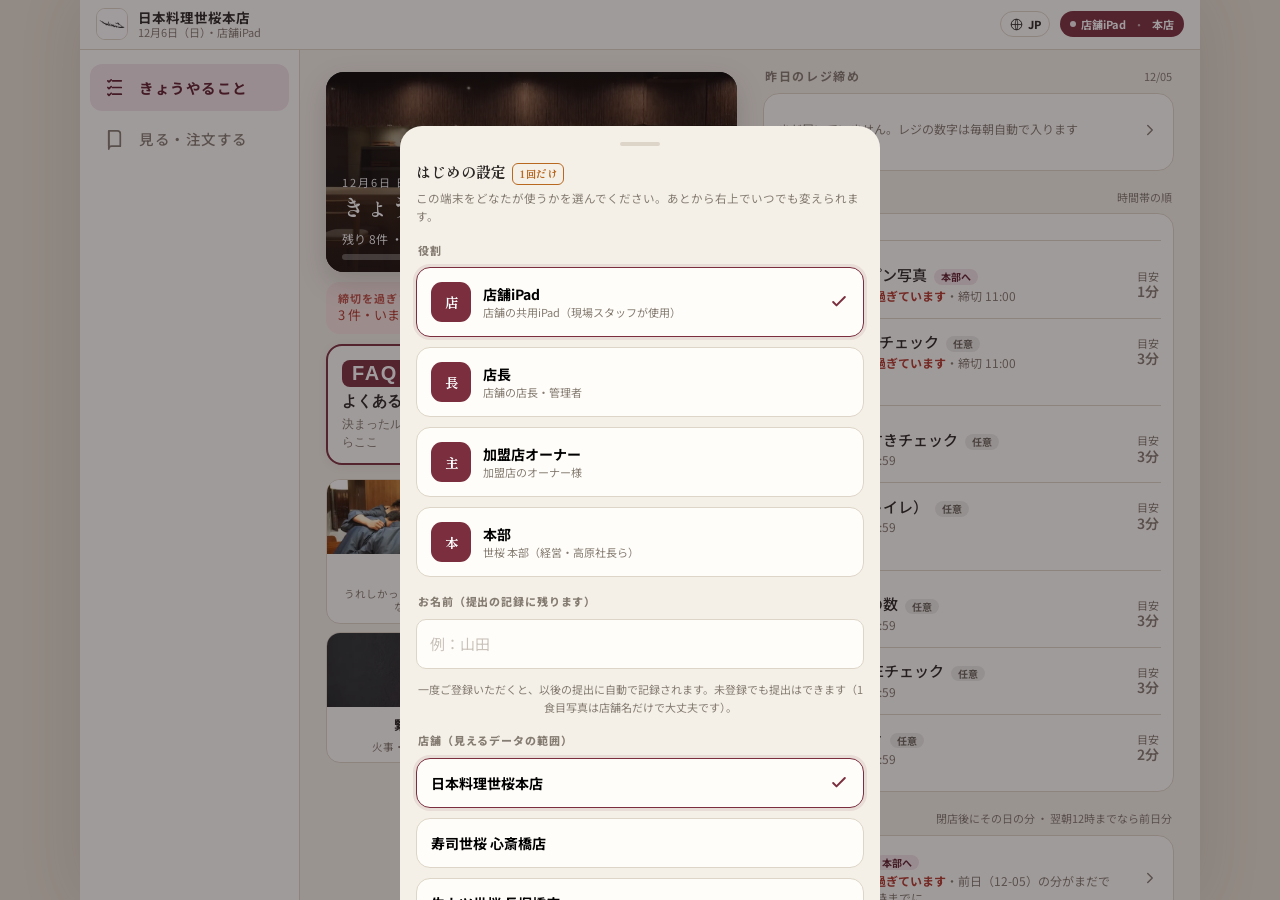
==== commit 926e921f: "ホーム: きょうの流れの表紙を店ごとの写真に（HPロケーションの各店1枚目・12店）／ロゴをHPの新ロゴに（11/18 社長1on1の要望） - 表紙だけ店の写真（PHOTO_ST・pbCoverIm" ====
--- a/index.html
+++ b/index.html
@@ -17,7 +17,7 @@
 </head>
 <body>
   <div id="splash" class="splash">
-    <img src="[data-uri]" alt="日本料理 世桜 -yosakura-" class="splash__logo">
+    <img src="[data-uri]" alt="日本料理 世桜 -yosakura-" class="splash__logo">
   </div>
 
   <div id="app" aria-live="polite"></div>
--- a/styles.css
+++ b/styles.css
@@ -18,7 +18,11 @@
 }
 
 * { box-sizing: border-box; -webkit-tap-highlight-color: transparent; }
-html, body { margin: 0; padding: 0; }
+/* ★ページ（body）はスクロールさせない（2026-09-08 常山さんの動画＝店舗iPadで下バーが
+   スクロール中に画面の途中へ置き去りになる。fixed→sticky（2026-09-04）でも再発＝
+   この機種はページスクロール中の貼り付き描画そのものが追従しない）。
+   スクロールは中身（.appmain）だけで行う＝バーはスクロールの外にあるので物理的に動けない */
+html, body { margin: 0; padding: 0; height: 100%; overflow: hidden; }
 body {
   font-family: var(--sans);
   color: var(--sumi);
@@ -31,11 +35,22 @@
 #app {
   max-width: var(--maxw);
   margin: 0 auto;
-  min-height: 100vh;
+  height: 100%;
   background: var(--kinari);
   position: relative;
   box-shadow: 0 0 60px rgba(0,0,0,.08);
-  padding-bottom: calc(76px + env(safe-area-inset-bottom));
+  /* ヘッダー・体験版帯・中身（.appmain）・ボトムナビの縦積み。スクロールは .appmain の中だけ。
+     overflow-y:auto はシェルの無い画面（ログイン・総括表の月次出力）用の予備＝
+     シェルがある画面では中身が .appmain に収まるため #app 自体はあふれない */
+  display: flex; flex-direction: column;
+  overflow-y: auto; -webkit-overflow-scrolling: touch;
+}
+/* シェルの中身＝唯一のスクロール領域。バー（ヘッダー・タブ）はこの外で静止している */
+.appmain {
+  flex: 1 1 auto; min-height: 0;
+  overflow-y: auto; -webkit-overflow-scrolling: touch;
+  overscroll-behavior-y: contain;
+  overflow-x: hidden;   /* ★2026-10-22 神田さん「スマホで横にスライドできて画面がフラフラ」＝幅を超える要素があっても横には動かさない（iPhoneの品目・基準在庫タブ） */
 }
 
 /* ===== スプラッシュ ===== */
@@ -52,9 +67,9 @@
 
 /* ===== ヘッダー ===== */
 .hdr {
-  position: sticky; top: 0; z-index: 20;
+  flex-shrink: 0; z-index: 20; /* スクロールの外（#app直下）に静止＝sticky不要になった（2026-09-08） */
   display: flex; align-items: center; gap: 10px;
-  padding: calc(12px + env(safe-area-inset-top)) 16px 12px;
+  padding: calc(12px + env(safe-area-inset-top) * 1.25) 16px 12px;   /* ★2026-10-22 iPhone 17＝上端の帯の下のぼかしに掛からないよう 1.25 倍 */
   background: rgba(255,255,255,.85);
   backdrop-filter: saturate(180%) blur(14px);
   -webkit-backdrop-filter: saturate(180%) blur(14px);
@@ -156,12 +171,30 @@
 .tile.locked .lock svg { width: 16px; height: 16px; }
 .tile .need { position: absolute; bottom: 12px; right: 12px; font-size: 9px; color: #B0A79C; font-weight: 700; }
 
+/* ===== 開発者ビュー（店舗側の表示を確認中の戻るバナー）===== */
+.devview-bar { display: block; width: 100%; border: 0; cursor: pointer; text-align: center;
+  background: #7a5c1e; color: #fff; font-family: var(--sans); font-size: 12px; font-weight: 700;
+  padding: 9px 14px; line-height: 1.5; position: -webkit-sticky; position: sticky; top: 0; z-index: 60;
+  /* ★iPhoneのホーム画面版＝画面上端（時計・電波の帯）の下に潜って押せない（2026-10-02 神田さん）→ 上端ぶんを空ける */
+  padding-top: calc(9px + env(safe-area-inset-top) * 1.25); }
+/* 帯が2本並ぶとき（開発者ビュー＋パスワード変更）は2本目を詰める。帯の下のヘッダーは上端ぶんを二重に取らない（2026-10-02 神田さん「上に色々出過ぎて操作しにくい」） */
+.devview-bar + .devview-bar { padding-top: 7px; top: 0; }
+.devview-bar { font-size: 11px; padding-bottom: 7px; line-height: 1.4; }
+.devview-bar ~ .hdr { padding-top: 10px; }
+/* ★2026-10-20 本部IDの見え方切替（本部｜店舗責任者｜スタッフ）＝帯の中に3つのボタン */
+/* ★2026-10-22 店舗責任者・スタッフの見え方＝「届きません」を常時（永井さんの基準在庫が本部IDの見え方で消えていた） */
+.viewas-btn { border: 1px solid rgba(255,255,255,.55); background: transparent; color: #fff; font: inherit; font-weight: 700; border-radius: 999px; padding: 4px 12px; cursor: pointer; }
+.viewas-btn.on { background: #fff; color: #7a5c1e; }
+
 /* ===== アプリ詳細 ===== */
 .appbar { display: flex; align-items: center; gap: 10px; padding: 6px 0 4px; }
 .back { background: none; border: none; color: var(--suou); font-size: 15px; font-weight: 700; cursor: pointer;
   display: inline-flex; align-items: center; gap: 4px; padding: 6px 4px; font-family: var(--sans);
   white-space: nowrap; flex-shrink: 0; }
 .back svg { width: 18px; height: 18px; flex-shrink: 0; }
+/* 「1つ前へ」は「ホーム」と並ぶ。同じ見た目だと、どちらを押したか分からなくなるため
+   枠で囲んで区別する（2026-08-17 神田さんのご要望で追加）。 */
+.back--prev { border: 1px solid var(--line); border-radius: 999px; padding: 5px 12px 5px 8px; }
 .app-head { display: flex; align-items: center; gap: 14px; margin: 6px 0 18px; }
 .app-head .ico { width: 54px; height: 54px; border-radius: 15px; background: var(--suou-t); color: var(--suou); display: grid; place-items: center; }
 .app-head .ico svg { width: 28px; height: 28px; }
@@ -176,14 +209,16 @@
 /* フォーム */
 label.fld { display: block; margin-bottom: 14px; }
 label.fld > span { display: block; font-size: 12px; font-weight: 700; margin-bottom: 6px; color: #4a4340; }
-input[type=text], input[type=date], select, textarea {
+/* password はログイン画面で使う（2026-08-28 追加＝入れないと幅がそろわない） */
+input[type=text], input[type=tel], input[type=password], input[type=date], select, textarea {
   width: 100%; font: inherit; font-size: 15px; padding: 12px 13px; border: 1px solid var(--line);
   border-radius: 12px; background: #FCFBF9; color: var(--sumi); font-family: var(--sans);
 }
 /* iOSのdate入力は固有の最小幅を持ち列からはみ出るため、ネイティブ装飾を外して列内に収める */
 input[type=date] { -webkit-appearance: none; appearance: none; min-width: 0; text-align: left; }
 /* 総括表など多項目フォームの2カラム配置 */
-.sk-grid { display: grid; grid-template-columns: 1fr 1fr; gap: 0 12px; }
+.sk-grid { display: grid; grid-template-columns: 1fr; gap: 0 12px; }   /* 入力欄は縦1列（2026-09-18 神田さん「横に広がって入力しにくい」）。広い画面（PC）だけ2列 */
+@media (min-width: 900px) { .sk-grid { grid-template-columns: 1fr 1fr; } }
 .sk-grid { min-width: 0; }
 .sk-grid .fld { min-width: 0; }
 .sk-grid .fld input, .sk-grid .fld select { min-width: 0; }
@@ -196,6 +231,8 @@
   border-radius: 12px; font: inherit; font-size: 13px; font-weight: 700; color: var(--gray); cursor: pointer; font-family: var(--sans);
 }
 .seg button.on { background: var(--suou); color: #fff; border-color: var(--suou); box-shadow: var(--shadow-s); }
+/* 公益通報の種類＝8つあるので、スマホ幅では2列にする（4列だと右端が切れる・2026-09-24） */
+[data-seg="whcat"] button { flex: 1 1 42%; min-width: 0; }
 
 .photo-drop { display: flex; align-items: center; gap: 12px; padding: 14px; border: 1.5px dashed var(--line); border-radius: 12px; background: #FCFBF9; cursor: pointer; }
 .photo-drop .ph-ico { width: 40px; height: 40px; border-radius: 10px; background: var(--suou-t); color: var(--suou); display: grid; place-items: center; }
@@ -207,6 +244,9 @@
 .pt img { width: 64px; height: 64px; border-radius: 11px; object-fit: cover; display: block; border: 1px solid var(--line); }
 .pt-x { position: absolute; top: -7px; right: -7px; width: 21px; height: 21px; border-radius: 50%; border: 2px solid var(--paper);
   background: var(--sumi); color: #fff; font-size: 12px; line-height: 1; cursor: pointer; padding: 0; box-shadow: var(--shadow-s); }
+/* 回転（縦横直し）＝×と対の左上。2026-09-09 神田さんのご要望 */
+.pt-r { position: absolute; top: -7px; left: -7px; width: 21px; height: 21px; border-radius: 50%; border: 2px solid var(--paper);
+  background: var(--gold); color: #fff; font-size: 13px; line-height: 1; cursor: pointer; padding: 0; box-shadow: var(--shadow-s); }
 
 .btn-primary {
   width: 100%; padding: 15px; border: none; border-radius: 14px; background: var(--suou); color: #fff;
@@ -259,6 +299,8 @@
 .mrow .mi svg { width: 20px; height: 20px; }
 .mrow .mt { flex: 1; }
 .mrow .mt b { font-size: 14px; }
+.mchip { flex: none; font-size: 10px; font-weight: 700; border-radius: 999px; padding: 2px 8px; background: #EFEAE2; color: #6B635A; white-space: nowrap; }   /* ★2026-10-22 1枚マニュアルの状態の札（本部だけ） */
+.mchip--all { background: #5C6E58; color: #fff; } .mchip--test { background: #C9A24B; color: #fff; } .mchip--hq { background: #EFEAE2; color: #6B635A; } .mchip--hqonly { background: #9A9388; color: #fff; }
 .mrow .mt span { display: block; font-size: 11px; color: var(--gray); }
 .mrow .chev { color: #C9BEB2; display: inline-flex; }
 .mrow .chev svg { width: 18px; height: 18px; }
@@ -288,10 +330,13 @@
 .stag.st-new { background: #FFFFFF; color: #1F1C1B; box-shadow: inset 0 0 0 1px #1F1C1B; }
 .stag.st-done { background: #EEEBE6; color: #8A817A; }
 
-/* ===== ボトムナビ ===== */
+/* ===== ボトムナビ =====
+   ★経緯：fixed（〜9/4）→ sticky（9/4）でも店舗iPadでスクロール中の置き去りが再発（2026-09-08 常山さんの動画）。
+   ＝この機種はページスクロール中の貼り付き描画そのものが追従しない。
+   最終形＝ページをスクロールさせず中身（.appmain）だけスクロール。バーはただの通常配置＝動けない */
 .tabbar {
-  position: fixed; left: 50%; transform: translateX(-50%); bottom: 0; z-index: 30;
-  width: 100%; max-width: var(--maxw);
+  flex-shrink: 0; z-index: 30;
+  width: 100%;
   display: flex; justify-content: space-around;
   background: rgba(255,255,255,.9); backdrop-filter: blur(14px); -webkit-backdrop-filter: blur(14px);
   border-top: 1px solid var(--line);
@@ -330,6 +375,7 @@
   background: var(--sumi); color: #fff; font-size: 13px; font-weight: 600; padding: 12px 18px; border-radius: 12px;
   box-shadow: var(--shadow); opacity: 0; pointer-events: none; transition: all .3s; z-index: 60; max-width: 88%; text-align: center;
 }
+.toast:not(.show) { visibility: hidden; }   /* 2026-10-18 空のときは枠ごと隠す（撮影の道具で空の黒い札が写った） */
 .toast.show { opacity: 1; transform: translate(-50%, 0); }
 
 .footer-note { text-align: center; font-size: 10.5px; color: #B0A79C; padding: 18px 0 6px; letter-spacing: .04em; }
@@ -460,13 +506,981 @@
 .delta.dn::before { content: '▼'; margin-right: 1px; }
 .rep.tapable { cursor: pointer; }
 .rep.tapable:active { background: #FAF8F5; }
+/* サーベイ集計＝タップで中身が開く行・タイル（2026-08-27） */
+.bar-row.tapable, .stat.tapable { cursor: pointer; }
+.bar-row.tapable:active, .stat.tapable:active { background: #FAF8F5; border-radius: 8px; }
 
 /* 体験版の帯（2026-08-12）。勉強会のあとに加盟店の皆さまへお配りする版でだけ出る。
    ヘッダーの直下に固定で置き、どの画面へ移っても「触っても大丈夫」が視界に残るようにする。 */
 .taiken-band {
-  position: sticky; top: 0; z-index: 8;
+  flex-shrink: 0; z-index: 8; /* スクロールの外（ヘッダー直下）に静止（2026-09-08） */
   background: #8E354A; color: #fff;
   font-size: 12px; line-height: 1.5; font-weight: 700;
   padding: 7px 14px; text-align: center;
   letter-spacing: .01em;
 }
+
+/* 総括表の形での月次出力（#/skprint）。
+   ★新しい見た目を発明しない＝罫線の表で、総括表と同じ数字の並び。
+   画面では横スクロール、印刷ではA4横に1か月が収まる。 */
+/* ★総括表の月次出力はヘッダーの無い画面のため、そのままだと iPhone の時計・電波表示に
+   「個店カルテへ」のボタンが隠れて押せなかった（2026-09-03 ユンさんのご報告）。
+   端末の安全領域のぶんだけ、画面の上に余白を足す。 */
+.screen.skp { padding-top: calc(10px + env(safe-area-inset-top) * 1.25); }
+/* ★月次出力の「個店カルテへ」＝上に追従させ、開発者ビューのバナー（z-index:60）やiPhoneの上端の下に隠れないようにする（2026-10-01） */
+.skp-bar { position: -webkit-sticky; position: sticky; top: 0; z-index: 61; background: var(--paper, #FFFFFF); margin: -4px -16px 0; padding: calc(8px + env(safe-area-inset-top) * 1.25) 16px 6px; }
+.skp-bar .back { min-height: 44px; }
+.skp-sheet { background: #fff; border: 1px solid var(--line); border-radius: 14px; padding: 14px; }
+.skp-head { display: flex; flex-direction: column; gap: 2px; margin-bottom: 10px; }
+.skp-head b { font-size: 15px; }
+.skp-head span { font-size: 12px; color: var(--gray); }
+.skp-scroll { overflow-x: auto; -webkit-overflow-scrolling: touch; }
+.skp-table { border-collapse: collapse; font-size: 11.5px; min-width: 720px; width: 100%; }
+.skp-table th, .skp-table td { border: 1px solid #D8D2C8; padding: 3px 6px; text-align: right; white-space: nowrap; }
+.skp-table th { background: #F5F2EC; font-weight: 700; text-align: center; }
+.skp-table td.c { text-align: center; }
+.skp-table td.tx { text-align: left; white-space: normal; min-width: 120px; font-size: 10.5px; }
+.skp-table td.off { color: #C4BCB2; text-align: center; }
+.skp-table tr.sum td { background: #F5F2EC; font-weight: 800; }
+.skp-foot { display: flex; flex-wrap: wrap; gap: 6px 16px; margin-top: 10px; font-size: 12px; font-weight: 700; }
+.skp-note { display: block; margin-top: 6px; }
+
+@media print {
+  @page { size: A4 landscape; margin: 10mm; }
+  /* ★紙ではスクロール箱をすべて解除して文書の流れに戻す（2026-09-08 の中身スクロール化に伴う）。
+     これが無いと、あふれた分が2枚目以降に出ず1画面分で切れる */
+  html, body { height: auto; overflow: visible; }
+  body { background: #fff; }
+  /* アプリはスマホ幅の柱で描いているが、紙では柱を外して紙幅いっぱいに使う。
+     ★これが無いと、表が柱からはみ出した部分の背後に地色（灰色）が印刷される */
+  #app { max-width: none; box-shadow: none; padding-bottom: 0; height: auto; overflow: visible; display: block; }
+  .appmain { overflow: visible; height: auto; }
+  /* 画面に重なるもの（設定シート・ガイド・写真拡大・起動画面・トースト）は紙に写さない。
+     ★「はじめの設定」が開いたまま印刷すると、灰色の幕ごと紙に出ていた（2026-08-27 検品で発見） */
+  .no-print, .hdr, .tabbar, .taiken-band, .sheet-mask, .tour-mask, .lightbox, .splash, .toast { display: none !important; }
+  .screen.skp { padding: 0; max-width: none; }
+  .skp-sheet { border: none; border-radius: 0; padding: 0; }
+  .skp-scroll { overflow: visible; }
+  /* ★2026-08-27 神田さんの実機で2ページに割れた＝ブラウザの印刷ヘッダー・フッターが
+     有効だと紙の高さが1cm以上減る。どの環境でも1枚に収まる余裕まで詰める */
+  .skp-head { margin-bottom: 6px; }
+  .skp-table { min-width: 0; font-size: 9px; line-height: 1.3; }
+  .skp-table th, .skp-table td { padding: 1.5px 3px; }
+  /* 合計行が翌ページへ独り歩きしない（31日の月でも1枚に収める） */
+  .skp-table tr { break-inside: avoid; }
+  /* 下部の指標と注記も同じ紙に収める（注記だけ2枚目に切れていた） */
+  .skp-foot { margin-top: 6px; font-size: 10px; }
+  .skp-note { margin-top: 3px; font-size: 8.5px; line-height: 1.5; }
+}
+
+/* タスク（試行・2026-09-15）のレ点＝完了／未完了／保留。絵文字を使わず線で描く */
+.tkmk{display:inline-flex;align-items:center;gap:5px}
+.tkmk .bx{width:14px;height:14px;flex:none}
+.tkmk .bx rect{fill:none;stroke:currentColor;stroke-width:1.4;opacity:.55}
+.tkmk .bx path{fill:none;stroke:none;stroke-width:2.4;stroke-linecap:round;stroke-linejoin:round}
+.tkmk[aria-pressed="true"]{font-weight:700;border-color:currentColor}
+.tkmk[aria-pressed="true"] .bx rect{opacity:1}
+.tkmk[aria-pressed="true"] .bx path{stroke:currentColor}
+.tkmk[data-tkmark="open"][aria-pressed="true"] .bx path{stroke:none}
+.tkmk[data-tkmark="done"][aria-pressed="true"]{color:#3f6b3a;background:#e6f0e3}
+.tkmk[data-tkmark="hold"][aria-pressed="true"]{color:#8a7f72;background:#efeae2}
+.tkmk[data-tkmark="open"][aria-pressed="true"]{color:#8E354A;background:#f6e4e8}
+.tk-done .l1{text-decoration:line-through;opacity:.65}
+.tk-hold .l1{text-decoration:line-through;text-decoration-style:dotted;opacity:.8}
+/* ★2026-09-15 タスク（試行）が「フラフラする」＝メモにURL・長いパス（折り返せない文字列）が入ると
+   カードが画面より横に広がり、触るたびに左右へ揺れていた。どんな文字列でも枠の中で折り返す */
+#tk_list, .tk { max-width: 100%; overflow: hidden; }
+#tk_list { overscroll-behavior: contain; }
+.tk .l1, .tk .l2 { overflow-wrap: anywhere; word-break: break-word; }
+.tk .l2 { font-size: 12px; color: var(--soft, #6B6459); }
+.tktabs button { flex: 1 1 0; min-width: 0; }
+
+
+/* 巡回チェック（本部・2026-09-16）＝2人で同じ画面を見ながら入力する。指で押しやすい大きさ・見ている段階が分かるタブ */
+.svhead { padding: 10px 12px; }
+.svbar { height: 6px; background: var(--line, #E6E1D8); border-radius: 3px; margin-top: 10px; overflow: hidden; }
+.svbar-in { height: 100%; background: var(--suou, #8E354A); transition: width .2s; }
+.svbar-t { display: flex; justify-content: space-between; font-size: 12px; color: var(--soft, #6B6459); margin-top: 4px; }
+.vctabs { display: flex; gap: 6px; overflow-x: auto; padding: 2px 0 8px; -webkit-overflow-scrolling: touch; }
+.vctab { flex: none; font: inherit; font-size: 12px; padding: 7px 10px; border: 1px solid var(--line, #DED8CE); background: #fff; border-radius: 16px; display: inline-flex; flex-direction: column; align-items: center; line-height: 1.2; }
+.vctab small { font-size: 10px; color: var(--soft, #6B6459); }
+.vctab.done { border-color: #5C6E58; }
+.vctab.done small { color: #5C6E58; }
+.vctab.on { background: var(--suou, #8E354A); color: #fff; border-color: var(--suou, #8E354A); }
+.vctab.on small { color: #F3DCE2; }
+.svlist { padding: 4px 12px; }
+.svit { padding: 10px 0; border-bottom: 1px solid var(--line2, #EFEAE2); }
+.svit:last-child { border-bottom: 0; }
+.svit-h { display: flex; gap: 6px; align-items: center; flex-wrap: wrap; font-size: 11px; color: var(--soft, #6B6459); }
+.svit-no { font-weight: 700; }
+.svit-pt { padding: 0 6px; border-radius: 2px; background: #EFEAE2; }
+.svit-pt.pt3, .svit-pt.pt5 { background: #F6E4E8; color: #8E354A; font-weight: 700; }
+.svit-tag { padding: 0 6px; border-radius: 2px; background: #E8EDE6; color: #3f6b3a; }
+.svit-hear { background: #FBF1F2; color: #8E354A; }   /* 2026-10-22 聞く＝スタッフに確認 */
+.svit-p { font-size: 12px; color: var(--soft, #6B6459); line-height: 1.5; margin: -4px 0 4px; }
+.svit-c { list-style: none; margin: 0 0 8px; padding: 0; font-size: 12px; line-height: 1.55; color: var(--ink, #1f1f1f); }
+.svit-by { margin-left: auto; }
+.svit-t { font-size: 14px; font-weight: 600; line-height: 1.5; margin: 4px 0 8px; overflow-wrap: anywhere; }
+.svjudge { display: flex; gap: 6px; }
+.svjudge button { flex: 1; min-height: 44px; font: inherit; font-size: 16px; font-weight: 700; border: 1.5px solid var(--line, #DED8CE); background: #fff; border-radius: 8px; color: #6B6459; }
+.svjudge button[data-svv="na"] { font-size: 13px; flex: .8; }
+.svjudge button[aria-pressed="true"][data-svv="ok"] { background: #E6F0E3; border-color: #3f6b3a; color: #3f6b3a; }
+.svjudge button[aria-pressed="true"][data-svv="ng"] { background: #F6E4E8; border-color: #8E354A; color: #8E354A; }
+.svjudge button[aria-pressed="true"][data-svv="na"] { background: #EFEAE2; border-color: #8a7f72; color: #8a7f72; }
+.svit.v-ok .svit-t { color: #3f6b3a; }
+.svit.v-ng .svit-t { color: #8E354A; }
+.svit.v-na .svit-t { color: #8a7f72; text-decoration: line-through; text-decoration-style: dotted; }
+.svmemo { margin-top: 8px; font-size: 13px; }
+.svnav { display: flex; justify-content: space-between; gap: 8px; margin: 8px 0 14px; }
+.svnav .btn, .svnav .btn-primary { min-height: 44px; }
+.svscore { display: flex; align-items: baseline; gap: 10px; }
+.svscore b { font-size: 34px; color: var(--suou, #8E354A); }
+.svscore span { font-size: 12px; color: var(--soft, #6B6459); }
+.svcounts { font-size: 14px; margin: 6px 0 10px; }
+.svpre { white-space: pre-wrap; word-break: break-word; font: inherit; font-size: 12.5px; line-height: 1.7; background: var(--bg, #F7F4EF); padding: 10px; border-radius: 6px; margin-top: 10px; -webkit-user-select: text; user-select: text; }
+
+/* 巡回チェック＝写真（複数） */
+.svphotos { display: flex; flex-wrap: wrap; gap: 6px; margin-top: 8px; align-items: center; }
+.svph { position: relative; width: 72px; height: 72px; border-radius: 6px; overflow: hidden; background: #EFEAE2; }
+.svph img { width: 100%; height: 100%; object-fit: cover; display: block; }
+.svph button { position: absolute; top: 2px; right: 2px; width: 22px; height: 22px; border-radius: 11px; border: 0; background: rgba(26,26,26,.75); color: #fff; font-size: 14px; line-height: 22px; padding: 0; }
+.svph-add { position: relative; display: inline-flex; flex-direction: column; align-items: center; justify-content: center; gap: 2px; width: 72px; height: 72px; border: 1.5px dashed var(--line, #DED8CE); border-radius: 6px; color: #6B6459; font-size: 11px; overflow: hidden; }
+.svph-add svg { width: 22px; height: 22px; }
+.svph-add input { position: absolute; inset: 0; opacity: 0; width: 100%; height: 100%; font-size: 40px; }
+html[data-theme="pb"] .svph-add input, html[data-theme="pb"] .svph-add input[type="file"] { opacity: 0 !important; background: none; border: 0; box-shadow: none; padding: 0; }   /* 2026-10-22 案Bのテーマで透明の入力欄が「ファイルを選択」のまま見えていた */   /* 透明な入力を重ねる＝iPhoneのホーム画面版でも開く */
+
+/* 巡回チェック＝基準（あるべき姿） */
+.svstd { margin-top: 8px; border: 1px dashed var(--line, #DED8CE); border-radius: 6px; padding: 4px 10px; background: #FBFAF7; }
+.svstd summary { cursor: pointer; font-size: 12px; color: #5C6E58; font-weight: 700; display: flex; gap: 8px; align-items: center; }
+.svstd summary small { font-weight: 400; color: #8a7f72; }
+.svstd-b { padding: 6px 0 4px; }
+.svstd-t { font-size: 13px; line-height: 1.6; margin-bottom: 6px; }
+.svstd-m { display: flex; flex-wrap: wrap; gap: 6px; margin: 6px 0; }
+.svstd-e { display: flex; gap: 6px; align-items: flex-start; margin-top: 6px; }
+.svstd-e textarea { flex: 1; font-size: 12px; }
+.svph.big { width: 120px; height: 90px; }
+
+.svmat { border-color: #5C6E58 !important; color: #3f6b3a !important; }
+
+/* =====================================================================
+   HP基準デザイン（yosakura.jp）＝テーマ層。html[data-theme="hp"] のときだけ効く。
+   2026-09-16 神田さん即採用。書体＝Zen Old Mincho＋EB Garamond／色＝白・#F8F8F8・墨#333・罫#cacaca・朱#8e3e3e一点／
+   角丸・影・カードをやめ、1pxの罫線と余白で区切る／写真は角版＋黒の被せ。動き（入力・保存・同期）は一切変えない。
+   ===================================================================== */
+html[data-theme="hp"] {
+  --suou: #333333; --suou-d: #202020; --suou-t: #F1F1F1; --sumi: #333333; --gray: #6E6A66;
+  --kinari: #FFFFFF; --paper: #FFFFFF; --line: #cacaca; --gold: #8e3e3e; --moegi: #333333;
+  --shadow: none; --shadow-s: none;
+  --serif: "Zen Old Mincho", "Yu Mincho", "YuMincho", "Hiragino Mincho ProN", serif;
+  --sans: "Zen Old Mincho", "Yu Mincho", "YuMincho", "Hiragino Mincho ProN", serif;
+  --en: "EB Garamond", Georgia, "Times New Roman", serif;
+}
+/* ベトナム語は明朝に字形が無い＝本文をゴシックへ（英字はEB Garamondが越語対応） */
+html[data-theme="hp"][lang="vi"] { --sans: -apple-system, "Noto Sans", "Segoe UI", "Hiragino Sans", sans-serif; --serif: -apple-system, "Noto Sans", "Segoe UI", sans-serif; }
+html[data-theme="hp"] body { background: #EDECEA; letter-spacing: .02em; }
+html[data-theme="hp"] .splash { background: #FFFFFF; gap: 18px; }
+html[data-theme="hp"] .splash__logo { width: 56%; max-width: 230px; }
+html[data-theme="hp"] .splash__tag { display: flex; flex-direction: column; align-items: center; gap: 12px; animation: logoIn 1.4s .4s ease both; }
+html[data-theme="hp"] .splash__en { font-family: var(--en); font-size: 12px; letter-spacing: .3em; color: #333333; }
+html[data-theme="hp"] .splash__rule { width: 28px; height: 1px; background: #cacaca; }
+html[data-theme="hp"] .splash__ja { font-family: var(--serif); font-size: 13px; letter-spacing: .1em; color: #393939; text-align: center; line-height: 2; }
+html[data-theme="hp"] .hdr { background: #FFFFFF; backdrop-filter: none; -webkit-backdrop-filter: none; border-bottom: 1px solid #cacaca; }
+html[data-theme="hp"] .hdr__logo { border-radius: 0; box-shadow: none; border: none; }
+html[data-theme="hp"] .hdr__brand { letter-spacing: .2em; }
+html[data-theme="hp"] .hdr__brand small { font-family: var(--en); letter-spacing: .3em; }
+html[data-theme="hp"] .role-chip { background: transparent; color: #333333; border: 1px solid #333333; border-radius: 0; box-shadow: none; font-weight: 500; letter-spacing: .08em; padding: 6px 12px; }
+html[data-theme="hp"] .role-chip .dot { background: #333333; }
+html[data-theme="hp"] .lang-chip { border-radius: 0; font-family: var(--en); font-weight: 600; letter-spacing: .15em; }
+html[data-theme="hp"] .screen { padding-top: 0; }
+/* ホームのヒーロー */
+html[data-theme="hp"] .hp-hero { position: relative; height: 300px; margin: 0 -16px 18px; overflow: hidden; background: #333333; }
+html[data-theme="hp"] .hp-hero img { position: absolute; inset: 0; width: 100%; height: 100%; object-fit: cover; object-position: 60% 45%; }
+html[data-theme="hp"] .hp-hero__sh { position: absolute; inset: 0; background: linear-gradient(180deg, rgba(0,0,0,.35) 0%, rgba(0,0,0,.12) 40%, rgba(0,0,0,.55) 100%); }
+html[data-theme="hp"] .hp-hero__b { position: absolute; left: 20px; right: 20px; bottom: 22px; display: flex; flex-direction: column; gap: 9px; color: #FFFFFF; }
+html[data-theme="hp"] .hp-en { font-family: var(--en); font-size: 12px; letter-spacing: .2em; color: rgba(255,255,255,.85); }
+html[data-theme="hp"] .hp-hero__t { font-family: var(--serif); font-size: 23px; line-height: 1.5; letter-spacing: .1em; text-wrap: pretty; }
+html[data-theme="hp"] .hp-hero__s { font-size: 12px; letter-spacing: .1em; color: rgba(255,255,255,.8); }
+/* 見出し＝縦棒をやめ、明朝＋罫線 */
+html[data-theme="hp"] .sec-h { margin: 24px 2px 10px; padding-bottom: 8px; border-bottom: 1px solid #333333; }
+html[data-theme="hp"] .sec-h .bar { display: none; }
+html[data-theme="hp"] .sec-h h2 { font-family: var(--serif); font-size: 15px; letter-spacing: .12em; font-weight: 500; }
+/* カード・タイル・リンク＝角丸と影をやめ、罫線に */
+html[data-theme="hp"] .card { border: none; border-bottom: 1px solid #cacaca; border-radius: 0; box-shadow: none; background: transparent; padding: 16px 2px; margin-bottom: 6px; }
+html[data-theme="hp"] .card h3 { font-family: var(--serif); font-weight: 500; letter-spacing: .1em; font-size: 14px; }
+html[data-theme="hp"] .tile { border-radius: 0; box-shadow: none; border: 1px solid #cacaca; background: #FFFFFF; }
+html[data-theme="hp"] .tile .ico { border-radius: 0; background: transparent; border: 1px solid #cacaca; color: #333333; }
+html[data-theme="hp"] .tile .nm { font-weight: 500; letter-spacing: .06em; }
+html[data-theme="hp"] .tile .live { border-radius: 0; background: #8e3e3e; font-family: var(--en); letter-spacing: .15em; }
+html[data-theme="hp"] .homelink { border-radius: 0; box-shadow: none; border: none; border-bottom: 1px solid #cacaca; background: transparent; padding: 14px 4px; }
+html[data-theme="hp"] .homelink .hl-ic { border-radius: 0; background: transparent; border: 1px solid #cacaca; color: #333333; }
+html[data-theme="hp"] .homelink .hl-t { font-weight: 500; letter-spacing: .06em; }
+html[data-theme="hp"] .news-card--imp { border-color: #cacaca; box-shadow: none; }
+html[data-theme="hp"] .news-card--imp .news-ic { background: transparent; color: #8e3e3e; border: 1px solid #8e3e3e; }
+html[data-theme="hp"] .news-ic { border-radius: 0; }
+html[data-theme="hp"] .news-more { color: #333333; font-weight: 500; letter-spacing: .1em; }
+html[data-theme="hp"] .news-more::before { content: "→ "; font-family: var(--en); }
+html[data-theme="hp"] .news-thumb { border-radius: 0; }
+/* ボタン・入力 */
+html[data-theme="hp"] .btn-primary { border-radius: 0; background: #333333; box-shadow: none; font-weight: 500; letter-spacing: .15em; padding: 15px; }
+html[data-theme="hp"] .btn, html[data-theme="hp"] .mini, html[data-theme="hp"] button.role-opt { border-radius: 0; }
+html[data-theme="hp"] .seg button { border-radius: 0; font-weight: 500; letter-spacing: .06em; }
+html[data-theme="hp"] .seg button.on { background: #333333; border-color: #333333; box-shadow: none; }
+html[data-theme="hp"] input[type="text"], html[data-theme="hp"] input[type="search"], html[data-theme="hp"] input[type="number"], html[data-theme="hp"] input[type="date"], html[data-theme="hp"] input[type="time"], html[data-theme="hp"] select, html[data-theme="hp"] textarea { border-radius: 0; border: 1px solid #cacaca; background: #FFFFFF; font-family: var(--sans); }
+html[data-theme="hp"] .rep .kind { border-radius: 0; font-weight: 500; letter-spacing: .08em; }
+html[data-theme="hp"] .rep .kind.b { box-shadow: inset 0 0 0 1px #cacaca; }
+html[data-theme="hp"] .sheet { border-radius: 0; }
+html[data-theme="hp"] .idlabel { font-family: var(--en); letter-spacing: .2em; font-weight: 500; }
+/* 下のバー */
+html[data-theme="hp"] .tabbar { background: #FFFFFF; backdrop-filter: none; -webkit-backdrop-filter: none; border-top: 1px solid #cacaca; }
+html[data-theme="hp"] .tabbar button { font-weight: 500; letter-spacing: .1em; color: #9a9a9a; }
+html[data-theme="hp"] .tabbar button.on { color: #333333; }
+/* 巡回チェック・タスク（今日足した画面）も同じ作法に */
+html[data-theme="hp"] .vctab, html[data-theme="hp"] .svjudge button, html[data-theme="hp"] .svph, html[data-theme="hp"] .svph-add, html[data-theme="hp"] .svstd, html[data-theme="hp"] .mk { border-radius: 0; }
+html[data-theme="hp"] .vctab.on { background: #333333; border-color: #333333; }
+html[data-theme="hp"] .svjudge button[aria-pressed="true"][data-svv="ng"] { border-color: #8e3e3e; color: #8e3e3e; background: #FFFFFF; }
+html[data-theme="hp"] .svjudge button[aria-pressed="true"][data-svv="ok"] { border-color: #333333; color: #333333; background: #FFFFFF; }
+html[data-theme="hp"] .svit-pt.pt3, html[data-theme="hp"] .svit-pt.pt5 { background: transparent; border: 1px solid #8e3e3e; color: #8e3e3e; border-radius: 0; }
+html[data-theme="hp"] .svit-tag, html[data-theme="hp"] .svit-pt { border-radius: 0; }
+html[data-theme="hp"] .svscore b { color: #333333; }
+html[data-theme="hp"] .svbar-in { background: #333333; }
+html[data-theme="hp"] .svpre { border-radius: 0; background: #F8F8F8; }
+html[data-theme="hp"] .toast { border-radius: 0; }
+
+/* HP基準＝段階②（全画面の細部） */
+html[data-theme="hp"] .hp-tabhero { position: relative; height: 200px; margin: 0 -16px 8px; overflow: hidden; background: #333333; }
+html[data-theme="hp"] .hp-tabhero img { position: absolute; inset: 0; width: 100%; height: 100%; object-fit: cover; object-position: 50% 45%; }
+html[data-theme="hp"] .hp-tabhero .hp-hero__b { bottom: 18px; gap: 6px; }
+html[data-theme="hp"] .hp-tabhero .hp-hero__t { font-size: 22px; }
+html[data-theme="hp"] .hp-tabhero .hp-hero__s { font-size: 12px; line-height: 1.7; }
+html[data-theme="hp"] .sec-h { display: grid; grid-template-columns: 1fr auto; align-items: end; gap: 0 8px; }
+html[data-theme="hp"] .sec-h .sec-en { grid-column: 1; font-size: 10px; color: #8e3e3e; margin-bottom: 2px; }
+html[data-theme="hp"] .sec-h h2 { grid-column: 1; }
+html[data-theme="hp"] .sec-h .count { grid-column: 2; grid-row: 1 / span 2; margin-left: 0; font-family: var(--en); letter-spacing: .1em; }
+html[data-theme="hp"] .app-head { margin: 14px 0 16px; padding-bottom: 14px; border-bottom: 1px solid #333333; }
+html[data-theme="hp"] .app-head .ico { border-radius: 0; background: transparent; border: 1px solid #333333; color: #333333; width: 50px; height: 50px; }
+html[data-theme="hp"] .app-head .hp-en { display: block; font-size: 10px; color: #8e3e3e; margin-bottom: 2px; }
+html[data-theme="hp"] .app-head h1 { font-family: var(--serif); font-weight: 500; letter-spacing: .1em; font-size: 20px; }
+html[data-theme="hp"] .app-head p { color: var(--gray); }
+html[data-theme="hp"] .grid { gap: 10px; }
+html[data-theme="hp"] .tile { min-height: 112px; }
+html[data-theme="hp"] .install-card { border-radius: 0; background: #F8F8F8; color: #333333; border: 1px solid #cacaca; box-shadow: none; }
+html[data-theme="hp"] .install-card b, html[data-theme="hp"] .install-card span { color: #333333; }
+html[data-theme="hp"] .install-card #installBtn { border-radius: 0; background: #333333; color: #FFFFFF; }
+html[data-theme="hp"] .install-card .install-x { color: #333333; }
+html[data-theme="hp"] .footer-note { font-family: var(--en); letter-spacing: .12em; font-size: 10px; color: #9a9a9a; text-align: center; }
+html[data-theme="hp"] .appbar .mini, html[data-theme="hp"] .appbar button { border-radius: 0; font-weight: 500; letter-spacing: .06em; }
+html[data-theme="hp"] .hero__title, html[data-theme="hp"] h1, html[data-theme="hp"] h2, html[data-theme="hp"] h3 { font-family: var(--serif); font-weight: 500; }
+html[data-theme="hp"] .news-h b { font-family: var(--serif); font-weight: 500; letter-spacing: .08em; }
+html[data-theme="hp"] .news-title { font-weight: 500; }
+html[data-theme="hp"] .role-opt, html[data-theme="hp"] .chip { border-radius: 0; }
+html[data-theme="hp"] .lightbox img, html[data-theme="hp"] .pt img { border-radius: 0; }
+html[data-theme="hp"] .photo-drop { border-radius: 0; border: 1px dashed #cacaca; }
+html[data-theme="hp"] .ph-ico { border-radius: 0; }
+html[data-theme="hp"] .live { border-radius: 0; }
+
+/* HP基準＝見やすさ・押しやすさの底上げ（2026-09-16 全画面巡回の結果）
+   ・英字の小見出し10px→11px（店舗iPadで細すぎる）
+   ・戻るボタン33px・小ボタン25px→44px/36px（指で押しにくい）
+   ・チェックリストの曜日・タグ10px→11px／金種入力の欄23px→40px */
+html[data-theme="hp"] .hp-en { font-size: 11px; }
+html[data-theme="hp"] .sec-h .sec-en, html[data-theme="hp"] .app-head .hp-en { font-size: 11px; }
+html[data-theme="hp"] .appbar .back, html[data-theme="hp"] .back { min-height: 44px; padding-top: 8px; padding-bottom: 8px; }
+html[data-theme="hp"] .mini { min-height: 36px; padding-top: 6px; padding-bottom: 6px; }
+html[data-theme="hp"] .dk, html[data-theme="hp"] .k, html[data-theme="hp"] small { font-size: 11px; }
+html[data-theme="hp"] .svit-h, html[data-theme="hp"] .svit-h span { font-size: 11px; }
+html[data-theme="hp"] input[type="number"], html[data-theme="hp"] input[inputmode="numeric"], html[data-theme="hp"] input[inputmode="decimal"] { min-height: 40px; font-size: 16px; }
+html[data-theme="hp"] .tabbar button { font-size: 11px; }
+html[data-theme="hp"] .hint { font-size: 12px; }
+html[data-theme="hp"] .muted { font-size: 13px; }
+/* 写真の上の白文字＝被せを濃くして可読性を担保（薄い写真でも読める） */
+html[data-theme="hp"] .hp-hero__sh { background: linear-gradient(180deg, rgba(0,0,0,.42) 0%, rgba(0,0,0,.18) 40%, rgba(0,0,0,.62) 100%); }
+
+/* 今日・今週・月次で出すもの＝店舗チップ＋全店の一枚表（2026-09-16） */
+.kchips { display: flex; gap: 6px; overflow-x: auto; padding: 2px 0 10px; -webkit-overflow-scrolling: touch; }
+.kchip { flex: none; font: inherit; font-size: 12px; padding: 8px 12px; border: 1px solid var(--line); background: #fff; border-radius: 16px; min-height: 36px; }
+.kchip.on { background: var(--suou); color: #fff; border-color: var(--suou); }
+.ksum { display: flex; flex-wrap: wrap; gap: 6px 14px; margin: 2px 0 10px; font-size: 12px; color: var(--gray); }
+.ksum-i b { font-size: 18px; margin-right: 3px; color: var(--sumi); }
+.ksum-i.ov b { color: #a23b3b; }
+.klist { display: flex; flex-direction: column; }
+.krow { display: grid; grid-template-columns: 1fr 72px 44px 58px; align-items: center; gap: 8px; width: 100%; min-height: 46px; padding: 6px 2px; border: 0; border-bottom: 1px solid var(--line); background: transparent; font: inherit; text-align: left; cursor: pointer; }
+.krow .kname { font-size: 14px; font-weight: 700; color: var(--sumi); overflow: hidden; text-overflow: ellipsis; white-space: nowrap; }
+.krow .kbar { height: 6px; background: #EFEAE2; border-radius: 3px; overflow: hidden; }
+.krow .kbar i { display: block; height: 100%; background: #5C6E58; }
+.krow.ov .kbar i { background: #a23b3b; }
+.krow.rem .kbar i { background: #8F8170; }
+.krow .kn { font-size: 12px; color: var(--gray); text-align: right; font-variant-numeric: tabular-nums; }
+.krow .kov { font-size: 12px; font-weight: 700; text-align: right; color: #5C6E58; }
+.krow.ov .kov { color: #a23b3b; }
+.krow.rem .kov { color: #8F8170; }
+.krow.hol .kov, .krow.hol .kname { color: #b7b0a6; }
+html[data-theme="hp"] .kchip { border-radius: 0; }
+html[data-theme="hp"] .kchip.on { background: #333333; border-color: #333333; }
+html[data-theme="hp"] .krow .kbar { border-radius: 0; background: #EFEFEF; }
+html[data-theme="hp"] .krow .kbar i { background: #333333; }
+html[data-theme="hp"] .krow.ov .kbar i { background: #8e3e3e; }
+html[data-theme="hp"] .krow.ov .kov, html[data-theme="hp"] .ksum-i.ov b { color: #8e3e3e; }
+html[data-theme="hp"] .krow .kname { font-weight: 500; letter-spacing: .04em; }
+
+/* 数字の要確認（本部・2026-09-17） */
+.numrow { display: grid; grid-template-columns: 96px 1fr auto; gap: 8px; align-items: center; padding: 8px 0; border-bottom: 1px solid var(--line); }
+.numrow.done { opacity: .55; }
+.numrow-l b { font-size: 13px; }
+.numsrc { display: inline-block; font-size: 10px; color: var(--gray); border: 1px solid var(--line); padding: 1px 5px; margin-left: 4px; border-radius: 8px; }
+.numrow-m b { font-size: 13px; color: #a23b3b; }
+.numrow.done .numrow-m b { color: var(--gray); }
+.numrow-m small { font-size: 11px; color: var(--sumi); }
+html[data-theme="hp"] .numsrc { border-radius: 0; }
+html[data-theme="hp"] .numrow-m b { color: #8e3e3e; }
+
+/* 巡回チェック＝履歴・比較（2026-09-17） */
+.svh-wrap { overflow-x: auto; -webkit-overflow-scrolling: touch; }
+.svh { border-collapse: collapse; font-size: 11px; min-width: 640px; }
+.svh th, .svh td { padding: 4px 3px; text-align: center; border-bottom: 1px solid var(--line); white-space: nowrap; }
+.svh thead th { color: var(--gray); font-weight: 600; }
+.svh .svh-st { text-align: left; font-weight: 700; color: var(--sumi); position: sticky; left: 0; background: #fff; }
+.svh-row { cursor: pointer; }
+.svh-row.on .svh-st { color: var(--suou); }
+.svh-c { min-width: 30px; font-weight: 700; border-radius: 4px; }
+.svh-c.g { background: #E4EFE0; color: #2f5d2a; } .svh-c.y { background: #FBF0D5; color: #7a5a00; } .svh-c.r { background: #F8DCDC; color: #a23b3b; }
+.svh-n { color: var(--gray); }
+.svchart { width: 100%; height: auto; display: block; margin: 4px 0 8px; }
+.svc-grid { stroke: #E5E0D8; stroke-width: 1; } .svc-vgrid { stroke: #F1EDE6; stroke-width: 1; } .svc-ax { font-size: 10px; fill: #8a8; }
+.svc-line { fill: none; stroke: #8E354A; stroke-width: 2; } .svc-dot { fill: #8E354A; } .svc-dot.g { fill: #5C6E58; } .svc-dot.y { fill: #b8860b; } .svc-dot.r { fill: #a23b3b; }
+.svc-lab { font-size: 11px; fill: #1A1A1A; font-weight: 700; }
+.svh-list { display: flex; flex-direction: column; }
+.svh-visit { display: grid; grid-template-columns: 1fr auto; gap: 2px 10px; width: 100%; text-align: left; padding: 8px 2px; border: 0; border-bottom: 1px solid var(--line); background: transparent; font: inherit; cursor: pointer; }
+.svh-vd { font-size: 13px; } .svh-vd small { color: var(--gray); }
+.svh-vp { font-size: 16px; font-weight: 700; grid-row: span 2; align-self: center; }
+.svh-vp.g { color: #2f5d2a; } .svh-vp.y { color: #7a5a00; } .svh-vp.r { color: #a23b3b; }
+.svh-vc { font-size: 11px; color: var(--gray); }
+.svh-vs { grid-column: 1 / -1; font-size: 11px; color: var(--sumi); }
+html[data-theme="hp"] .svh-c { border-radius: 0; }
+html[data-theme="hp"] .svc-line { stroke: #333333; } html[data-theme="hp"] .svc-dot { fill: #333333; }
+
+/* 巡回チェック＝実施時間・確認方法・表示する軸（2026-09-17） */
+.svhl { display: flex; align-items: center; gap: 6px; font-size: 12px; color: var(--gray); flex: 1; min-width: 150px; }
+.svhl input, .svhl select { flex: 1; min-height: 38px; font: inherit; font-size: 15px; }
+.svaxis { display: flex; align-items: center; gap: 6px; margin-top: 8px; flex-wrap: wrap; }
+.svhl-t { font-size: 12px; color: var(--gray); margin-right: 2px; }
+.svax { font: inherit; font-size: 12px; padding: 7px 12px; min-height: 36px; border: 1px solid var(--line); background: #fff; border-radius: 16px; }
+.svax.on { background: var(--suou); color: #fff; border-color: var(--suou); }
+html[data-theme="hp"] .svax { border-radius: 0; }
+html[data-theme="hp"] .svax.on { background: #333333; border-color: #333333; }
+
+/* 巡回チェックの履歴＝削除（2026-09-17） */
+.svh-vrow { display: grid; grid-template-columns: 1fr auto; align-items: center; gap: 6px; border-bottom: 1px solid var(--line); }
+.svh-vrow .svh-visit { border-bottom: 0; }
+.svh-del { color: var(--gray); }
+.svh-del2 { grid-column: 1 / -1; display: flex; flex-wrap: wrap; gap: 6px; align-items: center; padding: 6px 0 10px; font-size: 12px; color: #a23b3b; }
+.svh-delgo { background: #a23b3b; color: #fff; border-color: #a23b3b; }
+
+/* A4レポート＝できあがりの案内（2026-09-17） */
+.svready { border: 1px solid var(--suou); background: var(--usuaka, #FBF1F2); padding: 10px 12px; margin: 8px 0 10px; }
+.svready-t { font-weight: 700; margin-bottom: 8px; }
+html[data-theme="hp"] .svready { border-color: #333333; background: #F8F8F8; }
+
+/* 今日出すもの＝時間帯の帯（2026-09-18） */
+.kslot { border: 1px solid var(--line); border-radius: 10px; margin: 8px 0; background: #fff; }
+.kslot > summary { list-style: none; cursor: pointer; padding: 10px 12px; font-weight: 700; display: flex; align-items: center; gap: 8px; min-height: 44px; }
+.kslot > summary::-webkit-details-marker { display: none; }
+.kslot > summary::before { content: '▸'; color: var(--suou); }
+.kslot[open] > summary::before { content: '▾'; }
+.kslot > summary small { color: var(--suou); font-weight: 400; }
+.kslot-n { margin-left: auto; font-size: 12px; font-weight: 400; color: #a33; background: #fbf1f2; border-radius: 12px; padding: 2px 8px; }
+.kslot-n.done { color: #4a7; background: #eef7f0; }
+.kslot-n.over { color: #fff; background: var(--suou); }
+.kslot > .tsub, .kslot > .item, .kslot > div { margin: 0 8px 8px; }
+
+/* 在庫（数と発注）2026-09-18 */
+.zk-low { border: 2px solid var(--suou); background: #fbf1f2; }
+.zk-low h3 { color: var(--suou); }
+.zk-n { display: inline-block; min-width: 20px; padding: 1px 7px; border-radius: 10px; background: var(--suou); color: #fff; font-size: 12px; font-weight: 700; text-align: center; }
+.zk-list { display: flex; flex-direction: column; gap: 6px; margin: 6px 0 10px; }
+.zk-row { display: flex; align-items: center; justify-content: space-between; gap: 8px; padding: 8px 10px; border: 1px solid var(--line); border-radius: 8px; background: #fff; }
+.zk-row span { color: #a33; font-size: 13px; }
+.zk-in { display: flex; align-items: center; gap: 8px; margin: 6px 0; }
+.zk-in label { flex: 1; min-width: 0; display: flex; flex-direction: column; }
+.zk-in label small { color: #8a8478; font-size: 11px; }
+.zk-in input.zk-bad { border-color: #C0392B; background: #FBF1F2; }   /* 数字として読めない欄（2026-09-21） */
+.zk-in input { width: 92px; flex: none; text-align: right; padding: 10px 8px; }
+.zk-in.low input { border-color: var(--suou); background: #fbf1f2; }
+/* 画面300（2026-09-27）＝「いまの在庫」「発注リスト」の行で、基準を下回った品目は枠と数を赤に */
+.zk-row.low { border-color: var(--suou); background: #fbf1f2; }
+.zk-row.low > div:last-child b { color: var(--suou); }
+.zk-head, .zk-edit { display: flex; gap: 6px; margin-bottom: 6px; align-items: center; }
+.zk-head span { font-size: 11px; color: #8a8478; }
+.zk-head span:nth-child(1), .zk-edit input:nth-child(1) { flex: 1.4; min-width: 0; }
+.zk-head span:nth-child(2), .zk-edit input:nth-child(2) { flex: 0.6; min-width: 0; text-align: right; }
+.zk-head span:nth-child(3), .zk-edit input:nth-child(3) { flex: 0.6; min-width: 0; text-align: right; }   /* 発注数（2026-10-22 永井さん） */
+.zk-head span:nth-child(4), .zk-edit input:nth-child(4) { flex: 0.5; min-width: 0; }
+.zk-edit input:nth-child(5), .zk-edit input:nth-child(6) { flex: 0.8; min-width: 4.5em; }   /* 場所・発注先（2026-10-23 永井さん） */
+.zk-head span:nth-child(5), .zk-edit select { flex: 0.7; min-width: 0; padding: 8px 4px; }
+.zk-grp { background: var(--suou); color: #fff; font-weight: 700; font-size: 15px; padding: 8px 12px; border-radius: 8px; margin: 14px 0 6px; }
+.zk-today { font-size: 17px; font-weight: 700; color: var(--suou); border-left: 5px solid var(--suou); padding: 2px 0 2px 10px; margin: 4px 0 8px; display: flex; align-items: center; gap: 8px; }
+.zk-later { margin: 12px 0 6px; } .zk-later summary { cursor: pointer; color: #6b635a; font-size: 13px; padding: 8px 0; }
+.zk-edit input { padding: 10px 8px; }
+/* ★2026-10-22 神田さん「品目・基準在庫をタッチしたら画面がブレブレ」＝入力欄が15pxだとiOSがタップのたびに拡大・縮小する→16px。
+   スマホ幅では6列（品目・基準・発注数・単位・確認日・区分）が1行に潰れて使えない→品目名を1行目、残りを2行目に折り返す（見出し行は消し、欄の薄字で示す） */
+.zk-edit input, .zk-edit select, .zk-in input { font-size: 16px; }
+/* 2026-10-22 神田さん「スマホだと文字が枠に収まっていない」＝折り返しの境を 760px に広げ、1行のときも各欄に最小幅を持たせる */
+.zk-edit input:nth-child(1) { min-width: 7em; }
+.zk-edit input:nth-child(2), .zk-edit input:nth-child(3) { min-width: 4.2em; }
+.zk-edit input:nth-child(4) { min-width: 3.5em; }
+.zk-edit select { min-width: 5.5em; }
+@media (max-width: 760px) {
+  .zk-head { display: none; }
+  .zk-edit { flex-wrap: wrap; row-gap: 6px; margin-bottom: 12px; }
+  .zk-edit > * { min-width: 0 !important; max-width: 100%; box-sizing: border-box; }
+  .zk-edit input:nth-child(1) { flex: 1 1 100%; }   /* 1行目＝品目名（iPhoneで幅を超えて横スクロールが出たので縮める余地を残す） */
+  .zk-edit input:nth-child(2), .zk-edit input:nth-child(3), .zk-edit input:nth-child(4) { flex: 1 1 28%; text-align: center; }   /* 2行目＝基準・発注数・単位 */
+  .zk-edit input:nth-child(5), .zk-edit input:nth-child(6) { flex: 1 1 46%; }   /* 3行目＝場所・発注先 */
+  .zk-edit select:nth-of-type(1) { flex: 1 1 34% !important; }   /* 3行目＝確認日・区分（区分の inline flex より優先） */
+  .zk-edit select:nth-of-type(2) { flex: 1 1 58% !important; }
+}
+
+/* ホームの3タブ（2026-09-18） */
+.home-tabs { display: flex; gap: 6px; margin: 4px 0 12px; border-bottom: 1px solid var(--line); }
+.htab { position: relative; flex: 1; font: inherit; font-size: 14px; padding: 10px 6px; background: none; border: 0; border-bottom: 3px solid transparent; color: var(--gray); min-height: 44px; }
+.htab.on { color: var(--suou); border-bottom-color: var(--suou); font-weight: 700; }
+.htab .hdot { position: absolute; top: 8px; right: 10px; width: 8px; height: 8px; border-radius: 50%; background: #c0392b; }
+.hpane[hidden] { display: none; }
+/* 本部の点検一覧＝1店1行 */
+.ckov { overflow-x: auto; -webkit-overflow-scrolling: touch; }   /* ★2026-10-22 .appmain を横に動かさなくしたので、本部の店舗×項目の表は自分の中で横に動く */
+.ckov table { width: 100%; border-collapse: collapse; font-size: 12px; }
+.ckov th, .ckov td { padding: 6px 4px; border-bottom: 1px solid var(--line); text-align: center; white-space: nowrap; }
+.ckov tbody th { text-align: left; font-weight: 600; }
+.ckov td.r { color: #a23b3b; background: #fbf1f2; } .ckov td.y { color: #8a6d00; background: #fff9e6; } .ckov td.g { color: #2a7; background: #eef7f0; }
+.ckov td small { display: block; font-size: 10px; color: var(--gray); white-space: normal; }
+
+/* 本部ダッシュボードのタブ＝件数の小さな数（2026-09-22） */
+.htab .tcount { margin-left: 6px; font-size: 11px; font-weight: 700; color: var(--gray); background: var(--kinari, #f3efe8); border-radius: 10px; padding: 1px 7px; vertical-align: 1px; }
+.htab.on .tcount { color: #fff; background: var(--suou); }
+
+/* 月初のパスワード変更のお願い（共有の店舗IDだけ・2026-10-02）＝開発者ビューのバナーと同じ置き方・色だけ変える */
+.pwchange-bar { background: #8a6d3b; }
+
+/* =====================================================================
+   案B（pb）＝10/20 全店リリースの見た目（2026-10-16 神田さん「10/20から見た目の画面も一新したい」）
+   色・字＝案Bの見本（05/_生成スクリプト/世桜アプリ_案B_テンプレート.html）と同じ定義。
+   蘇芳 #7A2E3E／生成り #F4F0E8／紙 #FFFDF9／墨 #2B2724／灰 #857C72／罫 #DDD5C7。書体＝Shippori Mincho（見出し）＋Noto Sans JP（本文）。
+   動き（入力・保存・同期）は変えない。本部（hq）の画面は配置そのまま・色と部品だけ揃う。
+   ===================================================================== */
+html[data-theme="pb"] {
+  --suou: #7A2E3E; --suou-d: #5E1F2E; --suou-t: #F1E3E6; --sumi: #2B2724; --gray: #857C72;
+  --kinari: #F4F0E8; --paper: #FFFDF9; --line: #DDD5C7; --gold: #B8681F; --moegi: #3C7A4E;
+  --matsu: #3C7A4E; --matsu-soft: #E3F0E6; --kaki: #B8681F; --kaki-soft: #F8EBDB; --beni: #B23A2E; --beni-soft: #F7E3E0; --usu: #E8E1D4;
+  --shadow: 0 10px 28px rgba(43,39,36,.12); --shadow-s: 0 2px 10px rgba(43,39,36,.07);
+  --serif: "Shippori Mincho", "Hiragino Mincho ProN", "Yu Mincho", "YuMincho", serif;
+  --sans: "Noto Sans JP", "Hiragino Sans", "Yu Gothic", "YuGothic", system-ui, sans-serif;
+  --en: "Shippori Mincho", Georgia, serif;
+}
+html[data-theme="pb"][lang="vi"] { --serif: "Noto Sans JP", "Noto Sans", "Segoe UI", sans-serif; }
+html[data-theme="pb"] body { background: #E6DFD1; }
+html[data-theme="pb"] #app { background: var(--kinari); box-shadow: 0 0 60px rgba(43,39,36,.12); }
+html[data-theme="pb"] .splash { background: var(--paper); }
+html[data-theme="pb"] .hdr { background: var(--paper); backdrop-filter: none; -webkit-backdrop-filter: none; border-bottom: 1px solid var(--line); }
+html[data-theme="pb"] .hdr__logo { border-radius: 9px; box-shadow: none; }
+html[data-theme="pb"] .hdr__brand { font-family: var(--serif); letter-spacing: .18em; }
+html[data-theme="pb"] .role-chip { background: var(--suou); border-radius: 999px; box-shadow: none; }
+html[data-theme="pb"] .lang-chip { border-radius: 999px; }
+html[data-theme="pb"] .screen { padding: 8px 14px 24px; }
+html[data-theme="pb"] h1, html[data-theme="pb"] h2, html[data-theme="pb"] h3, html[data-theme="pb"] .hero__title, html[data-theme="pb"] .app-head h1 { font-family: var(--serif); font-weight: 700; }
+html[data-theme="pb"] .card { border-radius: 16px; border: 1px solid var(--line); background: var(--paper); box-shadow: none; padding: 12px 14px; }
+html[data-theme="pb"] .tile { border-radius: 16px; border: 1px solid var(--line); background: var(--paper); box-shadow: none; }
+html[data-theme="pb"] .tile .ico, html[data-theme="pb"] .app-head .ico { border-radius: 12px; background: var(--suou-t); color: var(--suou-d); }
+html[data-theme="pb"] .btn-primary { border-radius: 14px; background: var(--suou); box-shadow: none; font-weight: 700; padding: 14px; font-size: 16px; }
+html[data-theme="pb"] .mini, html[data-theme="pb"] .kchip, html[data-theme="pb"] .svax { border-radius: 999px; background: var(--kinari); border-color: var(--line); min-height: 36px; }
+html[data-theme="pb"] .kchip.on, html[data-theme="pb"] .seg button.on, html[data-theme="pb"] .svax.on { background: var(--suou); border-color: var(--suou); color: #fff; }
+html[data-theme="pb"] .seg button { border-radius: 999px; }
+html[data-theme="pb"] .sec-h .bar { background: var(--suou); }
+html[data-theme="pb"] .sec-h h2 { font-family: var(--serif); letter-spacing: .1em; }
+html[data-theme="pb"] .homelink { border-radius: 14px; box-shadow: none; }
+html[data-theme="pb"] .rep .kind.a { background: var(--beni-soft); color: var(--beni); }
+html[data-theme="pb"] .rep .kind.b { background: var(--matsu-soft); color: var(--matsu); }
+html[data-theme="pb"] .kslot { border-radius: 14px; }
+html[data-theme="pb"] .kslot-n.over { background: var(--suou); }
+html[data-theme="pb"] .zk-grp { border-radius: 10px; }
+html[data-theme="pb"] input[type="text"], html[data-theme="pb"] input[type="tel"], html[data-theme="pb"] input[type="search"], html[data-theme="pb"] input[type="number"], html[data-theme="pb"] input[type="date"], html[data-theme="pb"] input[type="time"], html[data-theme="pb"] select, html[data-theme="pb"] textarea { border-radius: 10px; border-color: var(--line); background: var(--paper); }
+html[data-theme="pb"] .toast { border-radius: 999px; background: var(--sumi); color: var(--paper); }
+html[data-theme="pb"] .sheet { border-radius: 22px 22px 0 0; }
+html[data-theme="pb"] .footer-note { font-family: var(--serif); letter-spacing: .14em; font-size: 11px; color: var(--gray); text-align: center; margin-top: 18px; }
+/* 下のタブ＝きょうやること／見る・注文する／その他 */
+html[data-theme="pb"] .tabbar { background: var(--paper); backdrop-filter: none; -webkit-backdrop-filter: none; border-top: 1px solid var(--line); padding-top: 7px; }
+html[data-theme="pb"] .tabbar button { color: var(--gray); font-size: 11.5px; letter-spacing: .04em; font-weight: 500; }
+html[data-theme="pb"] .tabbar button.on { color: var(--suou-d); font-weight: 700; }
+html[data-theme="pb"] .tabbar button.on svg { stroke: var(--suou); }
+/* ---- きょうやること ---- */
+html[data-theme="pb"] .pb-cover { position: relative; border-radius: 18px; overflow: hidden; min-height: 168px; display: flex; align-items: flex-end; box-shadow: 0 10px 28px rgba(43,39,36,.18); margin: 6px 0 10px; background: var(--sumi); }
+html[data-theme="pb"] .pb-coverimg { position: absolute; inset: 0; width: 100%; height: 100%; object-fit: cover; }
+html[data-theme="pb"] .pb-veil { position: absolute; inset: 0; background: linear-gradient(180deg, rgba(20,15,12,.05) 0%, rgba(20,15,12,.76) 100%); }
+html[data-theme="pb"] .pb-coverin { position: relative; padding: 14px 16px 12px; color: #fff; width: 100%; }
+html[data-theme="pb"] .pb-date { font-size: 11px; letter-spacing: .18em; opacity: .92; }
+html[data-theme="pb"] .pb-h { font-family: var(--serif); font-size: 23px; font-weight: 700; letter-spacing: .04em; line-height: 1.2; margin-top: 2px; }
+html[data-theme="pb"] .pb-st { display: flex; justify-content: space-between; align-items: baseline; font-size: 12px; margin-top: 8px; opacity: .95; }
+html[data-theme="pb"] .pb-prog { height: 6px; background: rgba(255,255,255,.3); border-radius: 3px; overflow: hidden; margin-top: 6px; }
+html[data-theme="pb"] .pb-prog i { display: block; height: 100%; background: #fff; border-radius: 3px; }
+html[data-theme="pb"] .pb-strip { display: flex; align-items: center; gap: 10px; width: 100%; background: var(--suou-t); color: var(--suou-d); border: 0; border-radius: 14px; padding: 9px 12px; font: inherit; font-size: 13px; text-align: left; margin: 0 0 8px; cursor: pointer; }
+html[data-theme="pb"] .pb-strip span { flex: 1; min-width: 0; line-height: 1.4; }
+html[data-theme="pb"] .pb-strip b { display: block; font-size: 11px; letter-spacing: .1em; opacity: .85; }
+html[data-theme="pb"] .pb-strip svg { width: 18px; height: 18px; flex: none; }
+html[data-theme="pb"] .pb-strip--late { background: var(--beni-soft); color: var(--beni); }
+html[data-theme="pb"] .pb-strip--em { background: var(--paper); border: 1px solid var(--beni); color: var(--sumi); }
+html[data-theme="pb"] .pb-strip--em b { color: var(--beni); }
+html[data-theme="pb"] .pb-bands { position: sticky; top: 0; z-index: 5; display: grid; grid-template-columns: repeat(3, 1fr); gap: 6px; padding: 6px 0 8px; background: var(--kinari); }
+html[data-theme="pb"] .pb-band { font: inherit; font-size: 13px; font-weight: 700; color: var(--gray); background: var(--paper); border: 1px solid var(--line); border-radius: 14px; padding: 8px 4px 6px; display: flex; flex-direction: column; align-items: center; gap: 2px; cursor: pointer; min-height: 48px; }
+html[data-theme="pb"] .pb-band small { font-size: 11px; font-weight: 400; color: var(--gray); }
+html[data-theme="pb"] .pb-band.on { color: var(--suou-d); border-color: var(--suou); background: var(--suou-t); }
+html[data-theme="pb"] .pb-card { background: var(--paper); border: 1px solid var(--line); border-radius: 16px; padding: 6px 12px 10px; margin-bottom: 8px; }
+html[data-theme="pb"] .pb-slot { display: flex; align-items: center; gap: 8px; font-size: 11px; letter-spacing: .12em; color: var(--gray); margin: 12px 0 2px; scroll-margin-top: 70px; }
+html[data-theme="pb"] .pb-slot small { color: var(--suou); font-weight: 700; letter-spacing: .04em; }
+html[data-theme="pb"] .pb-slot::after { content: ""; flex: 1; height: 1px; background: var(--line); }
+html[data-theme="pb"] .pb-row { display: grid; grid-template-columns: 48px 1fr auto; gap: 12px; align-items: center; width: 100%; padding: 9px 2px; border: 0; border-top: 1px solid var(--line); background: transparent; font: inherit; color: var(--sumi); text-align: left; cursor: pointer; min-height: 60px; }
+html[data-theme="pb"] .pb-slot + .pb-row, html[data-theme="pb"] .pb-card > .pb-row:first-child { border-top: 0; }
+html[data-theme="pb"] .pb-th { width: 48px; height: 48px; border-radius: 12px; object-fit: cover; border: 1px solid var(--line); background: var(--kinari); display: grid; place-items: center; color: var(--gray); flex: none; }
+html[data-theme="pb"] .pb-th svg { width: 22px; height: 22px; }
+html[data-theme="pb"] .pb-th--s { width: 36px; height: 36px; border-radius: 9px; }
+html[data-theme="pb"] .pb-rowtx { min-width: 0; display: flex; flex-direction: column; gap: 2px; }
+html[data-theme="pb"] .pb-nm { font-size: 15px; font-weight: 500; line-height: 1.35; }
+html[data-theme="pb"] .pb-sub { font-size: 12px; color: var(--gray); line-height: 1.4; }
+html[data-theme="pb"] .pb-row.done .pb-nm { color: var(--gray); font-weight: 400; }
+html[data-theme="pb"] .pb-row.done .pb-th { opacity: .75; }
+html[data-theme="pb"] .pb-row.late .pb-th { border-color: var(--beni); }
+html[data-theme="pb"] .pb-late { color: var(--beni); font-weight: 700; }
+html[data-theme="pb"] .pb-rt { color: var(--gray); display: flex; align-items: center; }
+html[data-theme="pb"] .pb-rt svg { width: 18px; height: 18px; }
+html[data-theme="pb"] .pb-row.done .pb-rt { color: var(--matsu); }
+html[data-theme="pb"] .pb-pill { display: inline-block; font-size: 10px; padding: 1px 7px; border-radius: 999px; font-weight: 700; vertical-align: middle; background: var(--suou-t); color: var(--suou-d); margin-left: 4px; }
+html[data-theme="pb"] .pb-mini { font: inherit; font-size: 12px; padding: 7px 12px; border: 1px solid var(--line); border-radius: 999px; background: var(--kinari); color: var(--sumi); white-space: nowrap; min-height: 36px; cursor: pointer; }
+html[data-theme="pb"] .pb-mini.pri { background: var(--suou); color: #fff; border-color: var(--suou); }
+html[data-theme="pb"] .pb-chips { display: grid; grid-template-columns: repeat(3, 1fr); gap: 8px; margin: 10px 0 4px; }
+html[data-theme="pb"] .pb-chip { font: inherit; background: var(--paper); border: 1px solid var(--line); border-radius: 14px; padding: 0 0 9px; text-align: center; color: var(--sumi); display: flex; flex-direction: column; align-items: center; gap: 4px; overflow: hidden; cursor: pointer; }
+html[data-theme="pb"] .pb-chipimg { width: 100%; height: 64px; object-fit: cover; display: block; margin-bottom: 4px; }
+html[data-theme="pb"] .pb-chip b { font-size: 13px; }
+html[data-theme="pb"] .pb-chip small { font-size: 10.5px; color: var(--gray); padding: 0 6px; line-height: 1.3; }
+/* ★2026-10-22 ホームのカードは4枚（気づき・サーベイQR・緊急・食物アレルギー）＝2×2。3列のままだと「食物アレルギー」が枠からはみ出す */
+html[data-theme="pb"] .pb-chips--home { grid-template-columns: 1fr 1fr; }
+html[data-theme="pb"] .pb-chips--home .pb-chipimg { height: 74px; }
+html[data-theme="pb"] .pb-sec { display: flex; align-items: baseline; justify-content: space-between; margin: 16px 2px 7px; }
+html[data-theme="pb"] .pb-sec h2 { font-family: var(--sans); font-size: 12px; letter-spacing: .14em; color: var(--gray); font-weight: 700; margin: 0; }
+html[data-theme="pb"] .pb-sec small { font-size: 11px; color: var(--gray); }
+/* 2026-11-10 見出しを押して開閉（本部からの返答・心斎橋の昼の部／夜の部） */
+html[data-theme="pb"] button.pb-fold { width: 100%; background: none; border: 0; padding: 0; cursor: pointer; font: inherit; text-align: left; }
+html[data-theme="pb"] .pb-fold svg { width: 14px; height: 14px; vertical-align: -2px; margin-left: 4px; transition: transform .15s; }
+html[data-theme="pb"] .pb-fold.open svg { transform: rotate(90deg); }
+html[data-theme="pb"] .pb-slot.pb-fold { justify-content: space-between; padding: 6px 0; }
+html[data-theme="pb"] .pb-foldst { margin-left: auto; letter-spacing: 0; display: inline-flex; align-items: center; }
+html[data-theme="pb"] .pb-foldbody.hid { display: none; }
+html[data-theme="pb"] .pb-new { display: inline-block; font-size: 10px; letter-spacing: .08em; color: #fff; background: var(--suou, #8b2e3a); border-radius: 999px; padding: 1px 7px; margin-left: 6px; vertical-align: 1px; }
+html[data-theme="pb"] .pb-ho { display: flex; gap: 10px; align-items: flex-start; padding: 8px 0; border-top: 1px solid var(--line); }
+html[data-theme="pb"] .pb-ho:first-child { border-top: 0; }
+html[data-theme="pb"] .pb-hotx { flex: 1; font-size: 14px; white-space: pre-wrap; line-height: 1.5; }
+html[data-theme="pb"] .pb-hotx small { display: block; font-size: 11.5px; color: var(--gray); margin-top: 2px; white-space: normal; }
+/* ---- 見る・注文する ---- */
+html[data-theme="pb"] .pb-ttl { font-family: var(--serif); font-size: 23px; font-weight: 700; margin: 8px 2px 2px; letter-spacing: .02em; }
+html[data-theme="pb"] .pb-ttl2 { font-size: 14px; font-weight: 700; color: var(--gray); }   /* ★2026-11-10 注文する＝店名・「そのほかの注文先」の小見出し */
+html[data-theme="pb"] .pb-ttl2 .sub { font-weight: 400; font-size: 12px; }
+html[data-theme="pb"] .pb-lead { font-size: 13px; color: var(--gray); margin: 0 2px 10px; }
+html[data-theme="pb"] .pb-tiles { display: grid; grid-template-columns: 1fr 1fr; gap: 10px; }
+html[data-theme="pb"] .pb-tile { font: inherit; color: var(--sumi); background: var(--paper); border: 1px solid var(--line); border-radius: 16px; overflow: hidden; text-align: left; padding: 0; display: flex; flex-direction: column; cursor: pointer; }
+html[data-theme="pb"] .pb-tileimg { width: 100%; height: 108px; object-fit: cover; display: block; }
+html[data-theme="pb"] .pb-tiletx { padding: 9px 12px 11px; display: flex; flex-direction: column; gap: 2px; }
+html[data-theme="pb"] .pb-tiletx b { font-size: 15px; }
+html[data-theme="pb"] .pb-tiletx small { font-size: 11.5px; color: var(--gray); line-height: 1.4; }
+/* ---- 休止画面 ---- */
+html[data-theme="pb"] .pb-maint, .pb-maint { display: flex; flex-direction: column; align-items: center; justify-content: center; min-height: 80vh; text-align: center; gap: 12px; padding: 24px; }
+.pb-maint .brandhead__logo { width: 56%; max-width: 220px; }
+.pb-maint .pb-ttl { font-size: 20px; }
+.pb-maint .pb-lead { max-width: 360px; line-height: 1.8; }
+/* ---- iPad・横（画面が広いとき）＝左にタブ・右に中身（案Bの見本と同じ） ---- */
+@media (min-width: 900px) and (min-height: 600px) {
+  html[data-theme="pb"] #app { max-width: 1120px; display: grid; grid-template-columns: 220px 1fr; grid-template-rows: auto auto 1fr; }
+  html[data-theme="pb"] #app > .devview-bar, html[data-theme="pb"] #app > .pwchange-bar { grid-column: 1 / -1; }
+  html[data-theme="pb"] .hdr, html[data-theme="pb"] .taiken-band { grid-column: 1 / -1; }
+  html[data-theme="pb"] .appmain { grid-column: 2; grid-row: 3; }
+  html[data-theme="pb"] .tabbar { grid-column: 1; grid-row: 3; flex-direction: column; justify-content: flex-start; align-items: stretch; gap: 4px; border-top: 0; border-right: 1px solid var(--line); padding: 14px 10px; }
+  html[data-theme="pb"] .tabbar button { flex: none; flex-direction: row; justify-content: flex-start; gap: 12px; padding: 12px 14px; font-size: 14.5px; border-radius: 12px; width: 100%; }
+  html[data-theme="pb"] .tabbar button.on { background: var(--suou-t); }
+  html[data-theme="pb"] .screen { padding: 16px 26px 28px; max-width: 760px; }
+  html[data-theme="pb"] .pb-tiles { grid-template-columns: repeat(4, 1fr); }
+  html[data-theme="pb"] .pb-tileimg { height: 128px; }
+  html[data-theme="pb"] .pb-cover { min-height: 200px; }
+}
+html[data-theme="pb"] .app-head .ico.pb-headimg { width: 54px; height: 54px; border-radius: 15px; object-fit: cover; border: 1px solid var(--line); display: block; }
+
+/* 2026-10-18 案Bの日報＝自動で入った数字（見るだけ）・お店で入れること・そのほか（畳む） */
+html[data-theme="pb"] .pb-skauto { background: var(--paper, #fbf8f3); border: 1px solid rgba(0,0,0,.08); border-radius: 14px; padding: 12px 14px; margin: 6px 0 4px; }
+html[data-theme="pb"] .pb-skauto__r { display: flex; justify-content: space-between; gap: 10px; padding: 6px 0; border-bottom: 1px dashed rgba(0,0,0,.08); font-size: 14px; }
+html[data-theme="pb"] .pb-skauto__r:last-child { border-bottom: 0; }
+html[data-theme="pb"] .pb-skauto__r b { font-weight: 700; text-align: right; }
+html[data-theme="pb"] .pb-skmore { margin: 14px 0; padding: 10px 12px; border-radius: 12px; }
+html[data-theme="pb"] #sk_errsel { width: 100%; margin-bottom: 6px; }
+html[data-theme="pb"] .pb-rep .pb-row { grid-template-columns: 1fr auto; }   /* 2026-10-19 本部からの返答＝写真の無い行でも文が横いっぱいに */
+/* ★2026-10-20 案Bの見本＝行の右の「目安○分」・昨日のレジ締め */
+html[data-theme="pb"] .pb-min { font-size: 11px; color: var(--gray); white-space: nowrap; text-align: right; line-height: 1.2; }
+html[data-theme="pb"] .pb-min b { display: block; font-size: 14px; color: inherit; font-weight: 600; }
+html[data-theme="pb"] .pb-regi { grid-template-columns: 1fr auto; }
+html[data-theme="pb"] .pb-regi .pb-nm { font-size: 15px; line-height: 1.5; }
+
+/* ★2026-10-20 店の数字（案Bの見本） */
+html[data-theme="pb"] .pb-numcard { display: block; width: 100%; text-align: left; font: inherit; color: inherit; cursor: pointer; }
+html[data-theme="pb"] .pb-kpi { display: grid; grid-template-columns: 1fr 1fr; gap: 12px; align-items: end; }
+html[data-theme="pb"] .pb-kpi2 { display: grid; grid-template-columns: 1fr 1fr; gap: 8px; }
+html[data-theme="pb"] .pb-kpi2 .pb-card { margin: 0; }
+html[data-theme="pb"] .pb-num .l { font-size: 12px; color: var(--gray); letter-spacing: .04em; }
+html[data-theme="pb"] .pb-num .v { font-family: var(--serif, serif); font-size: 30px; font-weight: 700; line-height: 1.15; margin: 4px 0 2px; }
+html[data-theme="pb"] .pb-num .v .u { font-size: 14px; margin-left: 2px; }
+html[data-theme="pb"] .pb-num .d { font-size: 12px; color: var(--gray); line-height: 1.45; }
+html[data-theme="pb"] .pb-numdet { display: flex; flex-wrap: wrap; gap: 4px 14px; margin-top: 10px; font-size: 13px; }
+html[data-theme="pb"] .pb-numfoot { display: flex; justify-content: space-between; flex-wrap: wrap; gap: 4px 10px; font-size: 12px; color: var(--gray); margin-top: 6px; }
+html[data-theme="pb"] .pb-numgo { font-size: 12px; color: var(--gray); display: flex; align-items: center; justify-content: flex-end; gap: 2px; }
+html[data-theme="pb"] .pb-numgo svg { width: 16px; height: 16px; }
+html[data-theme="pb"] .pb-spark { display: block; width: 100%; height: 96px; }
+html[data-theme="pb"] .pb-spark .a { fill: var(--suou, #8E354A); opacity: .12; }
+html[data-theme="pb"] .pb-spark .l { fill: none; stroke: var(--suou, #8E354A); stroke-width: 2; stroke-linejoin: round; vector-effect: non-scaling-stroke; }
+html[data-theme="pb"] .pb-spark .p { fill: var(--suou, #8E354A); }
+html[data-theme="pb"] .pb-numseg { display: flex; flex-wrap: wrap; gap: 6px; margin: 4px 0 6px; }
+html[data-theme="pb"] .pb-numseg button { font: inherit; font-size: 13px; padding: 6px 12px; border-radius: 999px; border: 1px solid var(--line); background: transparent; color: inherit; cursor: pointer; }
+html[data-theme="pb"] .pb-numseg button.on { background: var(--suou-t); color: var(--suou-d); border-color: var(--suou-d); font-weight: 600; }
+
+/* ★2026-10-20 日報（案Bの見本の並び） */
+html[data-theme="pb"] .pb-nip .pb-nipdate { margin: 0 0 10px; }
+html[data-theme="pb"] .pb-nip .pb-nipdate > summary { list-style: none; cursor: pointer; display: flex; justify-content: space-between; align-items: baseline; font-size: 16px; font-weight: 600; padding: 4px 0; }
+html[data-theme="pb"] .pb-nip .pb-nipdate > summary span { font-size: 12px; font-weight: 400; color: var(--gray); text-decoration: underline; }
+html[data-theme="pb"] .pb-nipauto { border: 1px solid var(--line); border-radius: 14px; padding: 2px 14px; margin: 0 0 6px; background: #fff; }
+html[data-theme="pb"] .pb-nipf { display: flex; justify-content: space-between; align-items: center; gap: 10px; padding: 11px 0; border-top: 1px solid var(--line); }
+html[data-theme="pb"] .pb-nipf:first-child { border-top: 0; }
+html[data-theme="pb"] .pb-niplb { font-size: 15px; }
+html[data-theme="pb"] .pb-niplb small { display: block; font-size: 11px; color: var(--gray); margin-top: 2px; }
+html[data-theme="pb"] .pb-nipv { text-align: right; font-size: 18px; font-weight: 500; }
+html[data-theme="pb"] .pb-nipv small { display: block; font-size: 11px; color: #2d6a4f; font-weight: 600; margin-top: 2px; }
+html[data-theme="pb"] .pb-nipempty { padding: 12px 0; font-size: 13px; color: var(--gray); }
+html[data-theme="pb"] .pb-nipmore { margin: 12px 0; border: 1px solid var(--line); border-radius: 14px; padding: 0 14px; }
+html[data-theme="pb"] .pb-nipmore > summary { list-style: none; cursor: pointer; padding: 12px 0; font-weight: 500; }
+html[data-theme="pb"] .pb-nip #sk_slipbox > .idlabel { display: none; }
+html[data-theme="pb"] .pb-nipshoot { display: block; width: 100%; margin: 0 0 8px; padding: 12px; border-radius: 14px; border: 1px dashed var(--suou-d); background: var(--suou-t); color: var(--suou-d); font: inherit; font-weight: 600; cursor: pointer; }
+/* ★2026-10-20 本部の見え方＝準備中の1枚 */
+.hqprep { padding: 20px 16px 40px; }
+.hqprep__card { max-width: 560px; margin: 8px auto 0; background: #fff; border: 1px solid #E7E1D8; border-radius: 20px; padding: 28px 22px 22px; text-align: center; }
+.hqprep__tag { display: inline-block; font-size: 13px; font-weight: 700; letter-spacing: .2em; color: #8E354A; background: #F6E9EC; border-radius: 999px; padding: 6px 16px; }
+.hqprep__h { font-size: 26px; line-height: 1.4; margin: 16px 0 10px; color: #2B2522; }
+.hqprep__p { font-size: 15px; line-height: 1.75; color: #4A4440; margin: 0 0 20px; text-align: left; }
+.hqprep__btn { display: block; width: 100%; font: inherit; font-size: 17px; font-weight: 700; padding: 15px 12px; margin: 0 0 10px; border-radius: 14px; border: 1.5px solid #8E354A; background: #fff; color: #8E354A; cursor: pointer; }
+.hqprep__btn.pri { background: #8E354A; color: #fff; }
+.hqprep__btn small { display: block; font-size: 12px; font-weight: 400; margin-top: 3px; opacity: .85; }
+.hqprep__note { font-size: 12px; color: #7A746F; line-height: 1.6; margin: 10px 0 0; text-align: left; }
+
+/* ★2026-10-20 入力欄の案内（placeholder）は実績の数字と見分けがつくよう、ごく薄く */
+input::placeholder, textarea::placeholder { color: #C9C2BA !important; opacity: 1; }
+/* ★2026-10-20 神田さん「iPadの横とスマホの縦をしっかり」＝iPad横（幅900以上・高さ600以上）はホームと店の数字を2列に。スマホ・iPhone横は1列のまま */
+html[data-theme="pb"] .pb-2col, html[data-theme="pb"] .pb-col { display: contents; }
+@media (min-width: 900px) and (min-height: 600px) {
+  html[data-theme="pb"] .screen.pb-home, html[data-theme="pb"] .screen.pb-num { max-width: 1100px; }
+  html[data-theme="pb"] .pb-2col { display: grid; grid-template-columns: minmax(0, 1fr) minmax(0, 1fr); gap: 0 26px; align-items: start; }
+  html[data-theme="pb"] .pb-col { display: block; min-width: 0; }
+  html[data-theme="pb"] .pb-col > .pb-sec:first-child { margin-top: 0; }
+}
+@media (min-width: 900px) and (min-height: 600px) { html[data-theme="pb"] #app > #syncFresh { grid-column: 1 / -1; } }   /* ★2026-10-20 iPad横で「新しい情報」の帯が左の細い列に押し込まれていた */
+
+/* ★2026-10-20 案Bの見本に寄せる（見出し・見る・注文する・iPadの幅） */
+html[data-theme="pb"] .hdr { padding-top: calc(8px + env(safe-area-inset-top) * 1.25); padding-bottom: 9px; gap: 10px; }
+html[data-theme="pb"] .hdr__logo { width: 32px; height: 32px; }
+html[data-theme="pb"] .hdr__who { line-height: 1.25; min-width: 0; flex: 1 1 auto; overflow: hidden; }   /* ★2026-10-22 iPhone＝下の行が JP の札に重なっていた */
+html[data-theme="pb"] .hdr__who b { display: block; font-size: 13.5px; font-weight: 700; white-space: nowrap; overflow: hidden; text-overflow: ellipsis; }
+html[data-theme="pb"] .hdr__who span { display: block; font-size: 11px; color: var(--gray); white-space: nowrap; overflow: hidden; text-overflow: ellipsis; }
+html[data-theme="pb"] .hdr .role-chip { font-size: 11px; padding: 5px 10px; max-width: 46vw; }
+html[data-theme="pb"] .hdr .lang-chip { font-size: 11px; padding: 4px 8px; }
+html[data-theme="pb"] .pb-search { display: flex; align-items: center; gap: 8px; background: var(--paper); border: 1px solid var(--line); border-radius: 14px; padding: 10px 13px; color: var(--gray); margin: 4px 0 10px; }
+html[data-theme="pb"] .pb-search svg { width: 20px; height: 20px; flex: none; }
+html[data-theme="pb"] .pb-search input { flex: 1; border: 0; background: none; font: inherit; font-size: 15px; color: var(--sumi); min-width: 0; outline: none; padding: 0; box-shadow: none; }
+html[data-theme="pb"] #pbqres:not(:empty) { margin-bottom: 10px; }
+html[data-theme="pb"] .pb-qres .pb-row { grid-template-columns: 1fr auto; }
+html[data-theme="pb"] .pb-tile { position: relative; display: block; aspect-ratio: 4 / 3; border: 0; border-radius: 16px; overflow: hidden; box-shadow: 0 6px 18px rgba(43,39,36,.14); background: var(--usu, #EDE7DF); }
+html[data-theme="pb"] .pb-tile .pb-tileimg { position: absolute; inset: 0; width: 100%; height: 100%; object-fit: cover; }
+html[data-theme="pb"] .pb-tile .pb-veil { position: absolute; inset: 0; background: linear-gradient(180deg, rgba(20,15,12,0) 30%, rgba(20,15,12,.72) 100%); }
+html[data-theme="pb"] .pb-tile .pb-tiletx { position: absolute; left: 13px; right: 10px; bottom: 10px; padding: 0; color: #fff; gap: 3px; }
+html[data-theme="pb"] .pb-tile .pb-tiletx b { font-family: var(--serif); font-size: 19px; letter-spacing: .04em; line-height: 1.15; color: #fff; }
+html[data-theme="pb"] .pb-tile .pb-tiletx small { font-size: 11.5px; color: #fff; opacity: .92; }
+html[data-theme="pb"] .pb-voice { display: grid; grid-template-columns: 1fr 1fr; gap: 12px; padding: 12px 14px; }
+html[data-theme="pb"] .pb-voicehalf { font: inherit; color: inherit; text-align: left; background: none; border: 0; padding: 0; cursor: pointer; }
+html[data-theme="pb"] .pb-voice .l { font-size: 12px; color: var(--gray); }
+html[data-theme="pb"] .pb-voice .v { font-family: var(--serif); font-size: 28px; font-weight: 700; line-height: 1.15; margin: 3px 0 2px; }
+html[data-theme="pb"] .pb-voice .d { font-size: 12px; color: var(--gray); }
+html[data-theme="pb"] .pb-emwrap { margin-top: 12px; }
+html[data-theme="pb"] .pb-note { font-size: 12px; color: var(--gray); margin: 10px 2px 0; }
+@media (min-width: 900px) and (min-height: 600px) {
+  html[data-theme="pb"] .screen { max-width: 1100px; padding: 16px 26px 28px; }
+  html[data-theme="pb"] .pb-tiles { grid-template-columns: repeat(4, 1fr); gap: 10px; }
+  html[data-theme="pb"] .pb-tile .pb-tileimg { height: 100%; }
+}
+/* ★2026-10-20 案Bの見本の型（店舗側の各画面）＝戻る1つ・明朝の題・1行の説明・下に経過時間 */
+html[data-theme="pb"] .pb-back { display: inline-flex; align-items: center; gap: 4px; border: 0; background: transparent; color: var(--gray); font: inherit; font-size: 14px; padding: 4px 2px; margin: 0 0 6px; cursor: pointer; }
+html[data-theme="pb"] .pb-back svg { width: 16px; height: 16px; }
+html[data-theme="pb"] .pb-app > .pb-ttl { margin-top: 2px; }
+html[data-theme="pb"] .pb-timer { text-align: right; font-size: 11.5px; color: var(--gray); margin: 10px 2px 0; }
+html[data-theme="pb"] .pb-timer b { font-weight: 500; font-variant-numeric: tabular-nums; }
+html[data-theme="pb"] .pb-appbody > .appbar:first-child { display: none; }
+/* ★2026-10-20 案Bのオープン写真＝左が見本・右が今日 */
+html[data-theme="pb"] .pb-twin2 { display: grid; grid-template-columns: 1fr 1fr; gap: 12px; padding: 12px; }
+html[data-theme="pb"] .pb-twcol { min-width: 0; display: flex; flex-direction: column; gap: 10px; }
+html[data-theme="pb"] .pb-twhd { font-size: 12px; letter-spacing: .14em; color: var(--gray); font-weight: 700; }
+html[data-theme="pb"] .pb-fig { margin: 0; border: 1px solid var(--line); border-radius: 12px; overflow: hidden; background: #fff; }
+html[data-theme="pb"] .pb-fig img, html[data-theme="pb"] .pb-figempty { display: block; width: 100%; aspect-ratio: 4 / 3; object-fit: cover; border-radius: 0; height: auto; margin: 0; }
+html[data-theme="pb"] .pb-figempty { display: grid; place-items: center; align-content: center; gap: 6px; background: #F4F0EA; color: var(--gray); font-size: 12px; }
+html[data-theme="pb"] .pb-figempty svg { width: 22px; height: 22px; }
+html[data-theme="pb"] .pb-fig figcaption { display: flex; justify-content: space-between; align-items: center; gap: 6px; padding: 8px 10px; font-size: 12.5px; }
+html[data-theme="pb"] .pb-pill.opt { background: #ECEAE6; color: #6B655C; }
+html[data-theme="pb"] .pb-pill.rec { background: #E3F0E6; color: #2F6B45; }
+html[data-theme="pb"] .pb-pill2 { font-size: 10.5px; font-weight: 700; padding: 3px 8px; border-radius: 999px; white-space: nowrap; }
+html[data-theme="pb"] .pb-pill2.info { background: var(--suou-t); color: var(--suou-d); }
+html[data-theme="pb"] .pb-pill2.warn { background: #F6E6D7; color: #9A5A1F; }
+html[data-theme="pb"] .pb-pill2.ok { background: #E3F0E6; color: #2F6B45; }
+html[data-theme="pb"] .pb-smpmemo { font-size: 12.5px; line-height: 1.7; white-space: pre-wrap; border: 1px solid var(--line); border-radius: 10px; padding: 8px 10px; background: #fff; }
+html[data-theme="pb"] .pb-thumbs { margin: 0; display: grid; grid-template-columns: 1fr; gap: 10px; }
+html[data-theme="pb"] .pb-thumbs:empty { display: none; }
+html[data-theme="pb"] .pb-thumbs .pt { width: 100%; height: auto; }
+html[data-theme="pb"] .pb-thumbs .pt img { width: 100%; height: auto; aspect-ratio: 4 / 3; border-radius: 12px; }
+html[data-theme="pb"] .pb-drop { flex-direction: column; justify-content: center; text-align: center; aspect-ratio: 4 / 3; gap: 6px; border-radius: 12px; background: #F4F0EA; }
+html[data-theme="pb"] .pb-thumbs:not(:empty) + .pb-drop { aspect-ratio: auto; flex-direction: row; padding: 10px; }
+html[data-theme="pb"] .pb-drop b { display: block; font-size: 14px; }
+html[data-theme="pb"] .pb-drop small { display: block; margin-top: 2px; }
+html[data-theme="pb"] .pb-big { width: 100%; margin-top: 12px; font-size: 17px; padding: 15px; border-radius: 14px; }
+html[data-theme="pb"] .pb-done { display: flex; align-items: center; gap: 6px; color: #2F6B45; background: #E3F0E6; border-radius: 12px; padding: 8px 12px; font-size: 13px; margin: 0 0 8px; }
+html[data-theme="pb"] .pb-done svg { width: 16px; height: 16px; }
+html[data-theme="pb"] .pb-more { margin-top: 12px; padding: 0; }
+/* 店の数字（くわしく）＝表と曜日別 2026-10-21 */
+html[data-theme="pb"] .pb-tblwrap { padding: 8px 10px; overflow-x: auto; }
+html[data-theme="pb"] .pb-tbl { width: 100%; border-collapse: collapse; font-size: 12.5px; font-variant-numeric: tabular-nums; }
+html[data-theme="pb"] .pb-tbl th { font-weight: 600; color: var(--gray); font-size: 11px; letter-spacing: .04em; text-align: right; padding: 6px 6px; border-bottom: 1px solid var(--line); white-space: nowrap; }
+html[data-theme="pb"] .pb-tbl td { text-align: right; padding: 7px 6px; border-bottom: 1px solid var(--line); white-space: nowrap; }
+html[data-theme="pb"] .pb-tbl th:first-child, html[data-theme="pb"] .pb-tbl td:first-child { text-align: left; }
+html[data-theme="pb"] .pb-tbl tr.avg td { font-weight: 700; background: var(--kinari, #f6f2ea); }
+html[data-theme="pb"] .pb-tbl tr.now td { color: var(--suou, #8E354A); }
+html[data-theme="pb"] .pb-tbl tbody tr:last-child td { border-bottom: 0; }
+html[data-theme="pb"] .pb-dow { display: grid; gap: 6px; margin-top: 8px; }
+html[data-theme="pb"] .pb-dowrow { display: grid; grid-template-columns: 1.6em 1fr auto 2.6em; align-items: center; gap: 8px; font-size: 12.5px; }
+html[data-theme="pb"] .pb-dowbar { display: block; height: 10px; background: var(--kinari, #f6f2ea); border-radius: 5px; overflow: hidden; }
+html[data-theme="pb"] .pb-dowbar i { display: block; height: 100%; background: var(--suou, #8E354A); border-radius: 5px; }
+html[data-theme="pb"] .pb-dowrow small { color: var(--gray); font-size: 11px; text-align: right; }
+/* これまでの写真（オープン写真の窓口・日付ごと）2026-10-21 */
+html[data-theme="pb"] .pb-hist { margin-top: 12px; padding: 12px; }
+html[data-theme="pb"] .pb-histday { margin-top: 10px; }
+html[data-theme="pb"] .pb-histdt { display: flex; justify-content: space-between; gap: 8px; font-size: 12.5px; color: var(--gray); margin-bottom: 6px; }
+html[data-theme="pb"] .pb-histph { display: grid; grid-template-columns: repeat(3, 1fr); gap: 6px; }
+html[data-theme="pb"] .pb-histph img { display: block; width: 100%; height: auto; aspect-ratio: 4 / 3; object-fit: cover; border-radius: 8px; margin: 0; }
+html[data-theme="pb"] .pb-more > summary { list-style: none; cursor: pointer; padding: 12px 14px; font-size: 13.5px; font-weight: 600; color: var(--gray); }
+html[data-theme="pb"] .pb-app--openphoto #photoMulti { display: none; }
+@media (min-width: 900px) and (min-height: 600px) {
+  html[data-theme="pb"] .pb-twin2 { gap: 18px; padding: 16px; }
+  html[data-theme="pb"] .pb-twcol { display: grid; grid-template-columns: 1fr 1fr; align-content: start; }
+  html[data-theme="pb"] .pb-twhd, html[data-theme="pb"] .pb-smpmemo { grid-column: 1 / -1; }
+  html[data-theme="pb"] .pb-thumbs { display: contents; }
+}
+/* ★2026-10-20 案Bのチェック＝1行1項目の大きなチェック（済みは緑）・下に「あと○項目」 */
+html[data-theme="pb"] .pb-ckn { font-size: 15px; color: var(--sumi); font-weight: 700; }
+html[data-theme="pb"] .pb-ckbar { margin: 4px 2px 10px; }
+html[data-theme="pb"] .pb-ckmodel { display: flex; flex-wrap: wrap; gap: 8px; margin: 0 0 8px; }
+html[data-theme="pb"] .pb-ckmodel img { width: 120px; height: 90px; object-fit: cover; border-radius: 10px; border: 1px solid var(--line); }
+html[data-theme="pb"] .pb-cklist .card { padding: 2px 14px !important; border-radius: 16px; }
+html[data-theme="pb"] .pb-cklist .check { min-height: 56px; padding: 12px 2px; gap: 14px; align-items: center; font-size: 15.5px; }
+html[data-theme="pb"] .pb-cklist .check .box { width: 30px; height: 30px; border-radius: 9px; flex: none; border-width: 2px; }
+html[data-theme="pb"] .pb-cklist .check.done .box { background: #3F7A55; border-color: #3F7A55; color: #fff; }
+html[data-theme="pb"] .pb-cklist .check.done .lbl { color: var(--gray); }
+html[data-theme="pb"] .pb-big.dim { background: #B89A9F; border-color: #B89A9F; }
+/* ★2026-10-20 案Bの在庫・気づき・共通の細部 */
+html[data-theme="pb"] .pb-appbody > .mock-note { display: none; }
+html[data-theme="pb"] .pb-appbody #photoMulti { display: none; }
+html[data-theme="pb"] .pb-app--kizuki #kzForm > h3, html[data-theme="pb"] .pb-app--zaiko .pb-appbody > .card:first-of-type > h3:first-child { display: none; }
+html[data-theme="pb"] .zk-in { gap: 6px; }
+html[data-theme="pb"] .zk-in input { width: 64px; text-align: center; font-size: 17px; font-weight: 600; }
+html[data-theme="pb"] .zk-st { flex: none; width: 40px; height: 40px; border-radius: 10px; border: 1px solid var(--line); background: #fff; color: var(--sumi); font: inherit; font-size: 20px; line-height: 1; cursor: pointer; }
+html[data-theme="pb"] .zk-st:active { background: var(--suou-t); }
+html[data-theme="pb"] .zk-in.low input { color: #B5442E; border-color: #E2B3A8; }
+html[data-theme="pb"] .zk-in > .muted { width: 38px; flex: none; font-size: 12px; }
+/* ★2026-10-20 案Bの緊急連絡先＝番号は大きく・右に丸い発信ボタン */
+html[data-theme="pb"] .pb-app--emergency .rep { display: flex; align-items: center; gap: 10px; }
+html[data-theme="pb"] .pb-app--emergency .rep .body { flex: 1; min-width: 0; }
+html[data-theme="pb"] .pb-app--emergency .rep .l2 a[href^="tel:"] { color: var(--suou); font-size: 16px; font-weight: 700; text-decoration: none; }
+html[data-theme="pb"] .pb-app--emergency .rep > a.amt { display: grid; place-items: center; width: 44px; height: 44px; border-radius: 50%; background: var(--suou); color: #fff; flex: none; }
+html[data-theme="pb"] .pb-app--emergency .rep > a.amt svg { width: 20px; height: 20px; display: block; }
+html[data-theme="pb"] .pb-app--emergency .pb-appbody > .card:first-child > h3:first-child { display: none; }
+/* ★2026-10-20 「新しい情報」の帯と本部の「表示」切替が両方出ると、見出しが画面の一番下に押し出されていた（行が足りない）＝上の帯は4本まで自動で積み、本文とメニューは5行目 */
+@media (min-width: 900px) and (min-height: 600px) { html[data-theme="pb"] #app { grid-template-rows: auto auto auto auto 1fr; } html[data-theme="pb"] .appmain, html[data-theme="pb"] .tabbar { grid-row: 5; } }
+
+/* ★2026-10-22 本部の見え方＝案Bの本部画面（店舗カード・全店きょうの表・棒・返答待ち） */
+html[data-theme="pb"] .pb-hqstores { display: flex; gap: 10px; overflow-x: auto; padding: 2px 2px 6px; scroll-snap-type: x mandatory; -webkit-overflow-scrolling: touch; }
+html[data-theme="pb"] .pb-hqst { flex: 0 0 118px; scroll-snap-align: start; border-radius: 14px; overflow: hidden; position: relative; background: var(--paper); border: 1px solid var(--line); padding: 0; text-align: left; font: inherit; color: var(--sumi); }
+html[data-theme="pb"] .pb-hqst__img { width: 100%; height: 118px; object-fit: cover; display: block; }
+html[data-theme="pb"] .pb-hqst .n { display: block; padding: 6px 8px 2px; font-size: 12px; font-weight: 700; }
+html[data-theme="pb"] .pb-hqst .s { display: block; padding: 0 8px 7px; font-size: 11px; color: var(--gray); }
+html[data-theme="pb"] .pb-hqst .b { position: absolute; top: 8px; right: 8px; background: #B5533C; color: #fff; font-size: 11px; font-weight: 700; border-radius: 999px; padding: 1px 7px; }
+html[data-theme="pb"] .pb-hqst .b.ok { background: #5C6E58; }
+html[data-theme="pb"] .pb-hqst .b.late { background: #a23b3b; }
+html[data-theme="pb"] .pb-hqst .b.hol { background: #9A9388; }
+html[data-theme="pb"] .pb-hqgrid { display: grid; grid-template-columns: auto repeat(7, 1fr); gap: 5px 6px; font-size: 12px; align-items: center; }
+html[data-theme="pb"] .pb-hqgrid .h { font-size: 10px; color: var(--gray); text-align: center; letter-spacing: .04em; }
+html[data-theme="pb"] .pb-hqgrid .s { white-space: nowrap; }
+html[data-theme="pb"] .pb-dot { width: 15px; height: 15px; border-radius: 50%; margin: 0 auto; background: #EFEAE2; }
+html[data-theme="pb"] .pb-dot.ok { background: #5C6E58; }
+html[data-theme="pb"] .pb-dot.late { background: #B5533C; }
+html[data-theme="pb"] .pb-dot.na { background: transparent; border: 1px dashed var(--line); }
+/* 2026-11-16 全店きょう＝丸の中に区分の1字（本・任・推）／アプリの利用状況（3列） */
+html[data-theme="pb"] .pb-hqgrid .h { line-height: 1.25; }
+html[data-theme="pb"] .pb-dot--k { width: 20px; height: 20px; line-height: 20px; font-size: 10px; font-weight: 700; text-align: center; color: #8A8378; box-sizing: border-box; }
+html[data-theme="pb"] .pb-dot--k.ok, html[data-theme="pb"] .pb-dot--k.late { color: #fff; }
+html[data-theme="pb"] .pb-dot--k.na { line-height: 18px; }
+html[data-theme="pb"] .pb-hqgrid--use { grid-template-columns: auto repeat(3, 1fr); gap: 6px 8px; }
+html[data-theme="pb"] .pb-ucell { text-align: center; font-size: 12px; font-weight: 700; border-radius: 6px; padding: 3px 0; background: #EFEAE2; color: #4A453E; }
+html[data-theme="pb"] .pb-ucell.ok { background: #5C6E58; color: #fff; }
+html[data-theme="pb"] .pb-ucell.late { background: #B5533C; color: #fff; }
+/* 2026-11-16 機能ごとの利用状況（行を押すと店ごとの内訳） */
+.pb-urow { border-bottom: 1px solid #EFEAE2; padding: 8px 0; font-size: 14px; }
+.pb-urow summary, .pb-urow--z { display: flex; align-items: center; gap: 8px; cursor: pointer; list-style: none; }
+.pb-urow summary::-webkit-details-marker { display: none; }
+.pb-urow .nm { flex: 1 1 auto; min-width: 0; font-weight: 700; line-height: 1.4; }
+.pb-urow .st { flex: 0 0 auto; font-size: 12px; font-weight: 700; border-radius: 6px; padding: 2px 8px; background: #E4EBE1; color: #3F5239; white-space: nowrap; }
+.pb-urow .st.low { background: #F6E3DD; color: #9A3B26; }
+.pb-urow .n { flex: 0 0 56px; text-align: right; font-size: 13px; color: #4A453E; white-space: nowrap; }
+.pb-urow .pb-hqnote { margin: 6px 0 0; }
+html[data-theme="pb"] .pb-bar { display: grid; grid-template-columns: 96px 1fr 72px; gap: 8px; align-items: center; font-size: 13px; padding: 5px 0; }
+html[data-theme="pb"] .pb-bar i { display: block; height: 10px; border-radius: 5px; background: var(--suou); opacity: .85; }
+html[data-theme="pb"] .pb-bar b { font-variant-numeric: tabular-nums; text-align: right; font-weight: 500; color: var(--gray); }
+html[data-theme="pb"] .pb-hqnote { font-size: 12px; color: var(--gray); margin-top: 8px; line-height: 1.5; }
+html[data-theme="pb"] .pb-inboxrow { display: grid; grid-template-columns: 40px 1fr auto; gap: 10px; align-items: center; padding: 8px 0; border-top: 1px solid var(--line); }
+html[data-theme="pb"] .pb-inboxrow:first-child { border-top: 0; }
+html[data-theme="pb"] .pb-inboxrow .ic { width: 40px; height: 40px; border-radius: 10px; background: var(--kinari); border: 1px solid var(--line); display: grid; place-items: center; color: var(--gray); }
+html[data-theme="pb"] .pb-inboxrow .ic svg { width: 20px; height: 20px; }
+html[data-theme="pb"] .pb-inboxrow .k { font-size: 11px; color: var(--suou); font-weight: 700; }
+html[data-theme="pb"] .pb-inboxrow .t { font-size: 13px; }
+html[data-theme="pb"] .pb-inboxrow .by { font-size: 11px; color: var(--gray); }
+html[data-theme="pb"] .pb-hqrow { display: grid; grid-template-columns: 1fr 72px 44px 58px; align-items: center; gap: 8px; width: 100%; min-height: 46px; padding: 6px 12px; background: var(--paper); border: 1px solid var(--line); border-radius: 12px; margin-bottom: 6px; font: inherit; color: var(--sumi); text-align: left; }
+html[data-theme="pb"] .pb-hqrow .kname { font-size: 14px; font-weight: 700; overflow: hidden; text-overflow: ellipsis; white-space: nowrap; }
+html[data-theme="pb"] .pb-hqrow .kbar { height: 6px; background: #EFEAE2; border-radius: 3px; overflow: hidden; }
+html[data-theme="pb"] .pb-hqrow .kbar i { display: block; height: 100%; background: #5C6E58; }
+html[data-theme="pb"] .pb-hqrow.ov .kbar i { background: #a23b3b; }
+html[data-theme="pb"] .pb-hqrow .kpct { font-size: 12px; color: var(--gray); text-align: right; }
+html[data-theme="pb"] .pb-hqrow .kst { font-size: 12px; font-weight: 700; text-align: right; }
+html[data-theme="pb"] .pb-hqrow.ov .kst { color: #a23b3b; }
+html[data-theme="pb"] .pb-hqrow.hol { opacity: .55; }
+
+/* ★2026-10-22 見る・注文するの先の4画面＝案Bの型（レシピの品・主役カード・よく使う4つ・全部の資料・注文先の行・4つのチップ） */
+html[data-theme="pb"] .pb-rlist { display: grid; grid-template-columns: repeat(3, 1fr); gap: 8px; }
+html[data-theme="pb"] .pb-rdish { border-radius: 12px; overflow: hidden; background: var(--paper); border: 1px solid var(--line); padding: 0; font: inherit; color: var(--sumi); text-align: left; }
+html[data-theme="pb"] .pb-rdish__img { width: 100%; aspect-ratio: 1; object-fit: cover; display: block; }
+html[data-theme="pb"] .pb-rdish__ph { display: grid; place-items: center; width: 100%; aspect-ratio: 1; background: var(--kinari); color: var(--gray); }
+html[data-theme="pb"] .pb-rdish__ph svg { width: 28px; height: 28px; }
+html[data-theme="pb"] .pb-rdish > span:last-child { display: block; font-size: 12px; padding: 6px 8px; font-weight: 500; line-height: 1.35; }
+html[data-theme="pb"] .pb-rdish--prep, html[data-theme="pb"] .pb-rhero--prep { position: relative; cursor: default; }
+/* 2026-10-22 神田さん「色が薄い」＝準備中でも写真の色は落とさない（札だけで示す） */
+html[data-theme="pb"] .pb-rdish__badge { position: absolute; top: 8px; left: 8px; background: rgba(40,32,28,.78); color: #fff; font-size: 11px; font-weight: 700; border-radius: 999px; padding: 2px 8px; }   /* 準備中の札（2026-10-22） */
+html[data-theme="pb"] .pb-rhero { position: relative; display: block; width: 100%; padding: 0; border: 1px solid var(--line); border-radius: 14px; overflow: hidden; background: var(--paper); font: inherit; text-align: left; }
+html[data-theme="pb"] .pb-rhero__img { width: 100%; height: 190px; object-fit: cover; display: block; }
+/* ★2026-10-22 神田さん「iPadでレシピの一番上の写真がアップすぎて不細工」＝横長の画面では高さ190pxのまま幅だけ広がり、料理の真ん中だけが切り取られていた。横幅に比例した高さ（5:2）にして写真を広く見せる */
+@media (min-width: 700px) { html[data-theme="pb"] .pb-rhero__img { height: auto; aspect-ratio: 5 / 2; max-height: 360px; } }
+html[data-theme="pb"] .pb-rhero__cap { position: absolute; inset: auto 0 0 0; padding: 34px 14px 12px; background: linear-gradient(transparent, rgba(20,15,12,.85)); color: #fff; }
+html[data-theme="pb"] .pb-rhero__cap b { font-family: var(--serif); font-size: 20px; display: block; letter-spacing: .02em; }
+html[data-theme="pb"] .pb-rhero__cap span { font-size: 12px; opacity: .9; }
+html[data-theme="pb"] .pb-use, html[data-theme="pb"] .pb-mgrid { display: grid; grid-template-columns: 1fr 1fr; gap: 8px; }
+html[data-theme="pb"] .pb-use button, html[data-theme="pb"] .pb-mgrid button { font: inherit; color: var(--sumi); background: var(--paper); border: 1px solid var(--line); border-radius: 14px; padding: 12px; text-align: left; min-height: 60px; }
+html[data-theme="pb"] .pb-use button b { display: block; font-size: 15px; font-weight: 700; }
+html[data-theme="pb"] .pb-use button small, html[data-theme="pb"] .pb-mgrid button small { display: block; font-size: 11px; color: var(--gray); margin-top: 2px; }
+html[data-theme="pb"] .pb-mgrid button { font-size: 13px; font-weight: 600; }
+html[data-theme="pb"] .pb-orow { display: grid; grid-template-columns: 44px 1fr auto; gap: 12px; align-items: center; padding: 9px 4px; border-top: 1px solid var(--line); width: 100%; background: transparent; border-left: 0; border-right: 0; border-bottom: 0; font: inherit; color: var(--sumi); text-align: left; }
+html[data-theme="pb"] .pb-orow:first-child { border-top: 0; }
+html[data-theme="pb"] .pb-orow .st { width: 44px; height: 44px; border-radius: 12px; background: var(--kinari); border: 1px solid var(--line); display: grid; place-items: center; color: var(--gray); }
+html[data-theme="pb"] .pb-orow .nm { font-size: 15px; font-weight: 500; }
+html[data-theme="pb"] .pb-orow .sub { font-size: 12px; color: var(--gray); }
+html[data-theme="pb"] .pb-orow .rt { color: var(--gray); }
+html[data-theme="pb"] .pb-chips--4 { grid-template-columns: 1fr 1fr; }
+html[data-theme="pb"] .pb-chips--4 .pb-chip { padding: 12px 8px; }
+html[data-theme="pb"] .pb-chips--4 .pb-chip b { display: block; font-size: 14px; }
+html[data-theme="pb"] .pb-chips--4 .pb-chip small { display: block; font-size: 11px; color: var(--gray); margin-top: 2px; }
+@media (min-width: 900px) { html[data-theme="pb"] .pb-rlist { grid-template-columns: repeat(6, 1fr); } html[data-theme="pb"] .pb-use, html[data-theme="pb"] .pb-mgrid { grid-template-columns: repeat(4, 1fr); } }
+
+/* 棚卸の行（2026-10-31 v472 神田さん「単価も見にくい」）＝見出しと行を同じクラスで幅をそろえ、760px以下は2行に折り返して各欄に小さな見出し（在庫の .zk-edit と同じ型） */
+.tn-head { display: flex; gap: 6px; font-size: 11px; color: #8a8478; margin-bottom: 4px; }
+.tn-head .tn-u, .tn-head .tn-q, .tn-head .tn-a { text-align: right; }
+.tn-head .tn-un, .tn-head .tn-r { text-align: center; }
+.tn-row { display: flex; gap: 6px; margin-bottom: 6px; align-items: flex-end; }
+.tn-c { display: flex; flex-direction: column; min-width: 0; }
+.tn-l { display: none; font-size: 11px; color: #8a8478; margin-bottom: 2px; white-space: nowrap; }
+.tn-row input { width: 100%; box-sizing: border-box; min-width: 0; font-size: 16px; padding: 10px 8px; }
+.tn-row .tn-un input { text-align: center; padding: 10px 4px; }
+.tn-row .tn-u input, .tn-row .tn-q input { text-align: right; }
+.tn-row .tn-r .mini { width: 100%; box-sizing: border-box; }
+.tn-amt { display: block; text-align: right; font-size: 12px; overflow: hidden; text-overflow: ellipsis; white-space: nowrap; padding-bottom: 12px; }
+.tn-n { flex: 1.2 1 0; min-width: 0; }
+.tn-un { flex: 0 0 56px; }
+.tn-u { flex: 0.9 1 0; min-width: 5.5em; }
+.tn-r { flex: 0 0 48px; }
+.tn-q { flex: 0.6 1 0; min-width: 4em; }
+.tn-a { flex: 0 0 76px; }
+@media (max-width: 760px) {
+  .tn-head { display: none; }
+  .tn-l { display: block; }
+  .tn-row { flex-wrap: wrap; row-gap: 6px; margin-bottom: 14px; padding-bottom: 8px; border-bottom: 1px dashed var(--line); }
+  .tn-row > * { max-width: 100%; box-sizing: border-box; }
+  .tn-n { flex: 1 1 62%; }                         /* 1行目＝品目・単位 */
+  .tn-un { flex: 1 1 26%; }
+  .tn-u { flex: 1 1 30%; min-width: 0; }           /* 2行目＝単価・税率・数量・税抜額 */
+  .tn-r { flex: 0 0 52px; }
+  .tn-q { flex: 1 1 20%; min-width: 0; }
+  .tn-a { flex: 1 1 22%; }
+  .tn-amt { padding-bottom: 12px; }
+}
+
+/* ===== ホーム最上部の2つの窓口（FAQ／FAC・2026-11-04） ===== */
+.gate2 { display: grid; grid-template-columns: 1fr 1fr; gap: 10px; margin: 10px 0 14px; }
+.gate { display: flex; flex-direction: column; align-items: flex-start; gap: 4px; text-align: left; width: 100%; min-height: 108px;
+  padding: 14px 14px 12px; border-radius: 16px; border: 2px solid var(--suou); background: var(--paper); box-shadow: var(--shadow-s); }
+.gate:active { transform: scale(.99); }
+.gate .g-k { display: inline-block; font-size: 20px; font-weight: 800; letter-spacing: .08em; color: #fff; background: var(--suou); border-radius: 8px; padding: 2px 10px; }
+.gate b { font-size: 15px; color: var(--sumi); line-height: 1.35; }
+.gate small { font-size: 12px; color: var(--gray); line-height: 1.5; }
+.gate--fac { border-color: #2a6f4e; }
+.gate--fac .g-k { background: #2a6f4e; }
+@media (max-width: 380px) { .gate2 { grid-template-columns: 1fr; } .gate { min-height: 0; } }
+.fac-card .fac-l { margin: 6px 0 0; font-size: 13px; line-height: 1.7; color: var(--sumi); }
+.fac-card .fac-k { display: inline-block; min-width: 3.2em; margin-right: 6px; font-size: 11px; font-weight: 700; color: var(--suou); background: var(--suou-t); border-radius: 6px; padding: 1px 6px; vertical-align: middle; }
+
+/* ★2026-11-11 店の数字の小窓（項目別）・日別の棒グラフ・日報のチップ2択・気づきグランプリ */
+html[data-theme="pb"] .pb-chips--num { grid-template-columns: repeat(4, 1fr); }
+html[data-theme="pb"] .pb-chips--num .pb-chipimg { height: 56px; }
+@media (max-width: 640px) { html[data-theme="pb"] .pb-chips--num { grid-template-columns: 1fr 1fr; } }
+html[data-theme="pb"] .pb-barchart { display: block; width: 100%; height: auto; }
+html[data-theme="pb"] .pb-barchart rect { fill: var(--suou, #8E354A); opacity: .85; }
+html[data-theme="pb"] .pb-barchart text { font-size: 9px; fill: var(--gray); }
+html[data-theme="pb"] .pb-barchart rect.neg { fill: #B5533C; }
+html[data-theme="pb"] .pb-barchart line.z { stroke: var(--line); stroke-width: 1; }
+html[data-theme="pb"] .pb-dow--cty .pb-dowrow { grid-template-columns: 7em 1fr auto 3.2em; }
+html[data-theme="pb"] .pb-niptip { margin: 10px 0 4px; }
+html[data-theme="pb"] .pb-niptiprow { display: grid; grid-template-columns: auto minmax(0, 1fr); gap: 10px; align-items: end; }
+html[data-theme="pb"] .pb-tipnone { font: inherit; font-size: 15px; font-weight: 600; padding: 12px 18px; border-radius: 12px; border: 1.5px solid var(--line); background: var(--paper); color: var(--sumi); cursor: pointer; white-space: nowrap; }
+html[data-theme="pb"] .pb-tipnone.on { background: var(--suou-t); border-color: var(--suou-d); color: var(--suou-d); }
+.kzgp-row.top { border: 1.5px solid #C9A24B; }
+.kzgp-no { font-weight: 700; color: var(--gray); margin-bottom: 4px; }
+.kzgp-top { display: inline-block; font-size: 11px; color: #fff; background: #C9A24B; border-radius: 999px; padding: 1px 8px; margin-left: 6px; }
+.kzgp-note { white-space: pre-wrap; font-size: 15px; line-height: 1.6; }
+.kzgp-vote { margin-top: 8px; display: flex; align-items: center; gap: 8px; flex-wrap: wrap; }
+html[data-theme="pb"] .pb-numseg--mode { margin: 0 0 8px; }
+html[data-theme="pb"] .pb-numdet--slips { display: flex; flex-wrap: wrap; gap: 6px 14px; margin-top: 6px; font-size: 13px; }
+html[data-theme="pb"] .pb-numdet--slips b { font-size: 16px; }
+html[data-theme="pb"] .pb-chip--3l b { font-size: 11.5px; line-height: 1.25; display: block; }
+html[data-theme="pb"] .pb-niperr { margin: 10px 0 4px; }
+html[data-theme="pb"] .pb-niperrv { font-size: 14px; margin: 2px 0 8px; }
+html[data-theme="pb"] .pb-niperrrow { display: grid; grid-template-columns: minmax(0, 1fr); gap: 10px; }
+html[data-theme="pb"] .pb-niperrrow label.fld { margin: 0; }
+/* 2026-11-16 日報のロス＝1件ずつの行（物・量・理由・金額） */
+html[data-theme="pb"] .pb-lossrow { display: grid; grid-template-columns: 1fr 1fr; gap: 6px; padding: 10px; margin: 8px 0; border: 1px solid var(--line); border-radius: 10px; background: var(--paper); }
+html[data-theme="pb"] .pb-lossrow input, html[data-theme="pb"] .pb-lossrow select { width: 100%; min-width: 0; font: inherit; font-size: 15px; padding: 9px 10px; border: 1px solid var(--line); border-radius: 8px; background: #fff; box-sizing: border-box; }
+html[data-theme="pb"] .pb-lossrow select, html[data-theme="pb"] .pb-lossrow [data-lf="rtext"] { grid-column: 1 / -1; }
+html[data-theme="pb"] .pb-lossrow .pb-mini { justify-self: end; align-self: center; }
+html[data-theme="pb"] #pbn_lossadd { margin-top: 4px; }
+.kzgp-fin { margin-left: 6px; }
+/* 本部タブ「提出物の設定」（2026-11-13）＝項目名の右に4つの区分 */
+html[data-theme="pb"] .pb-sobrow { display: flex; align-items: center; justify-content: space-between; flex-wrap: wrap; gap: 6px 10px; padding: 9px 0; border-top: 1px solid var(--line); }
+html[data-theme="pb"] .pb-sobrow .nm { flex: 1 1 150px; min-width: 0; font-size: 14px; }
+html[data-theme="pb"] .pb-sobrow .nm small { display: block; font-size: 11px; opacity: .7; margin-top: 1px; }
+html[data-theme="pb"] .pb-sobrow .pb-numseg { flex: 0 0 auto; margin: 0; }
+html[data-theme="pb"] .pb-sobrow .pb-numseg button { padding: 5px 10px; font-size: 12.5px; }
+html[data-theme="pb"] .pb-sobchg { color: var(--suou-d); font-weight: 600; }
